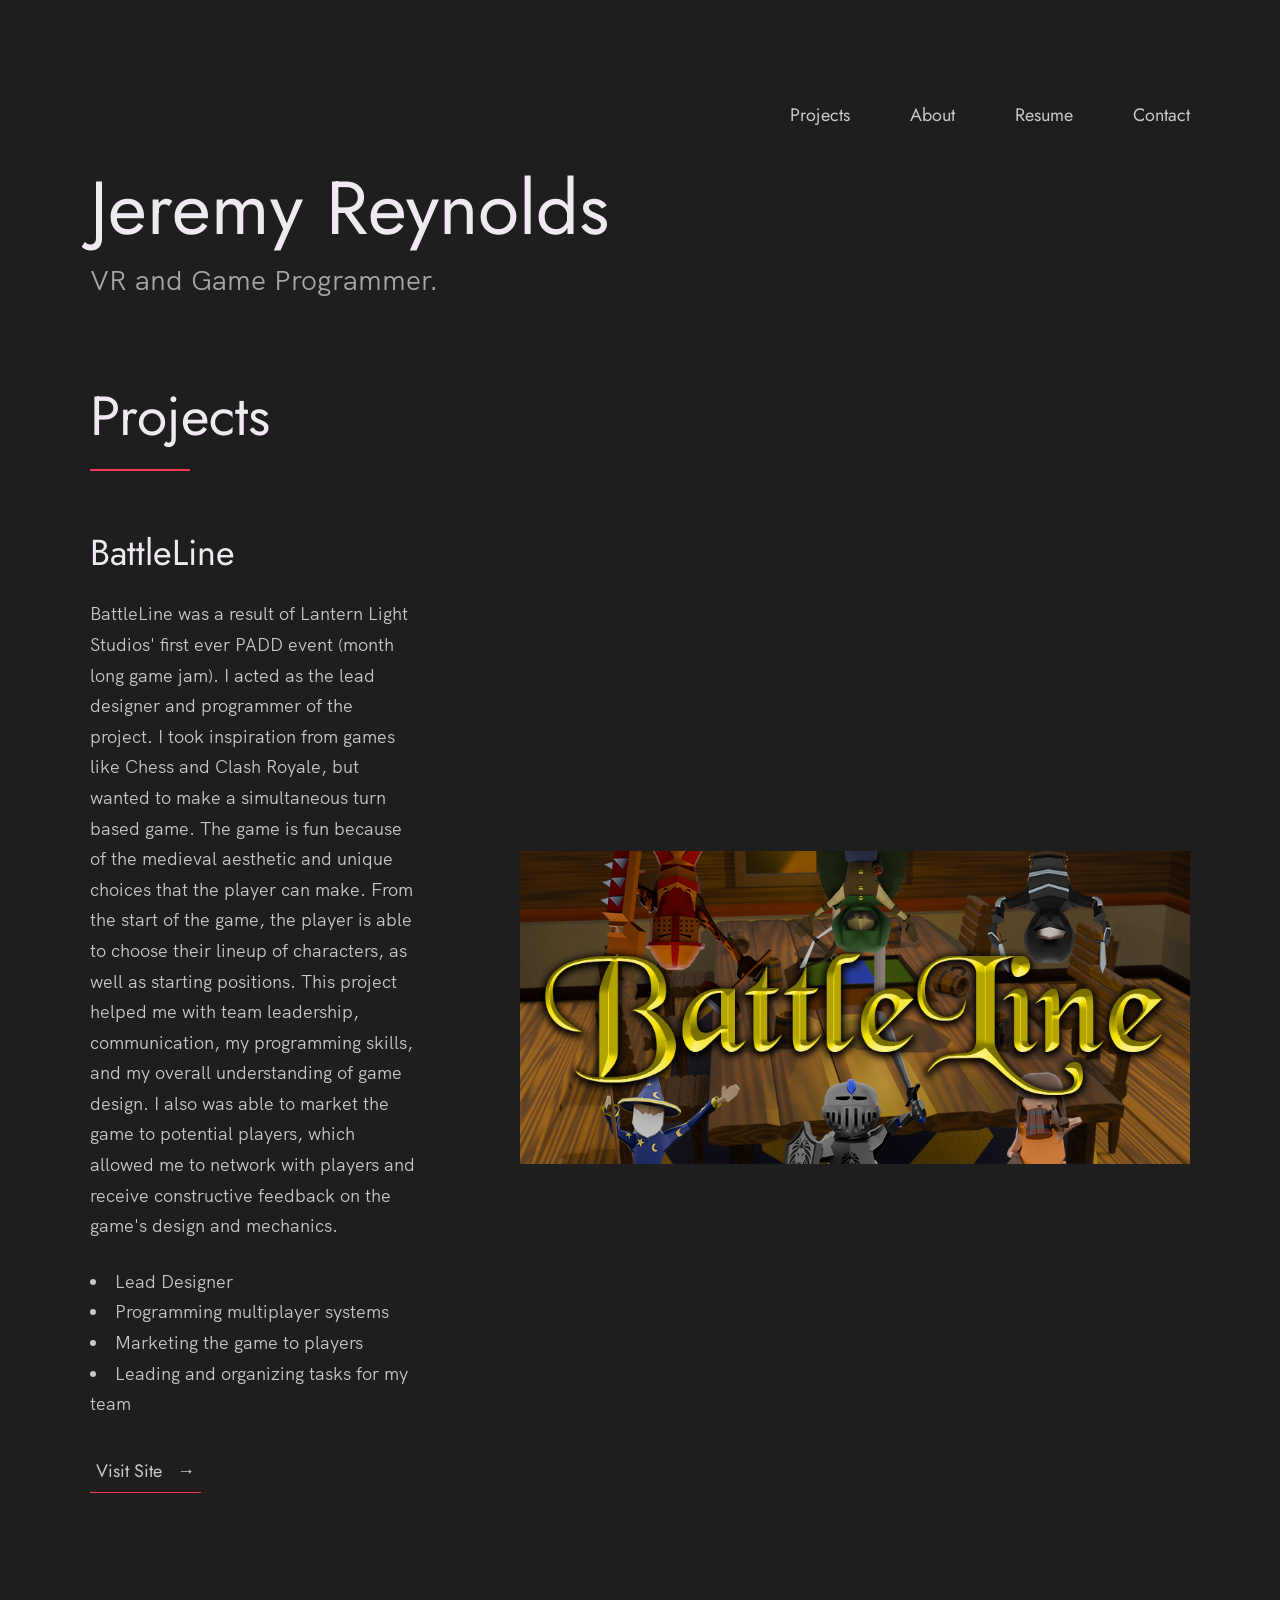
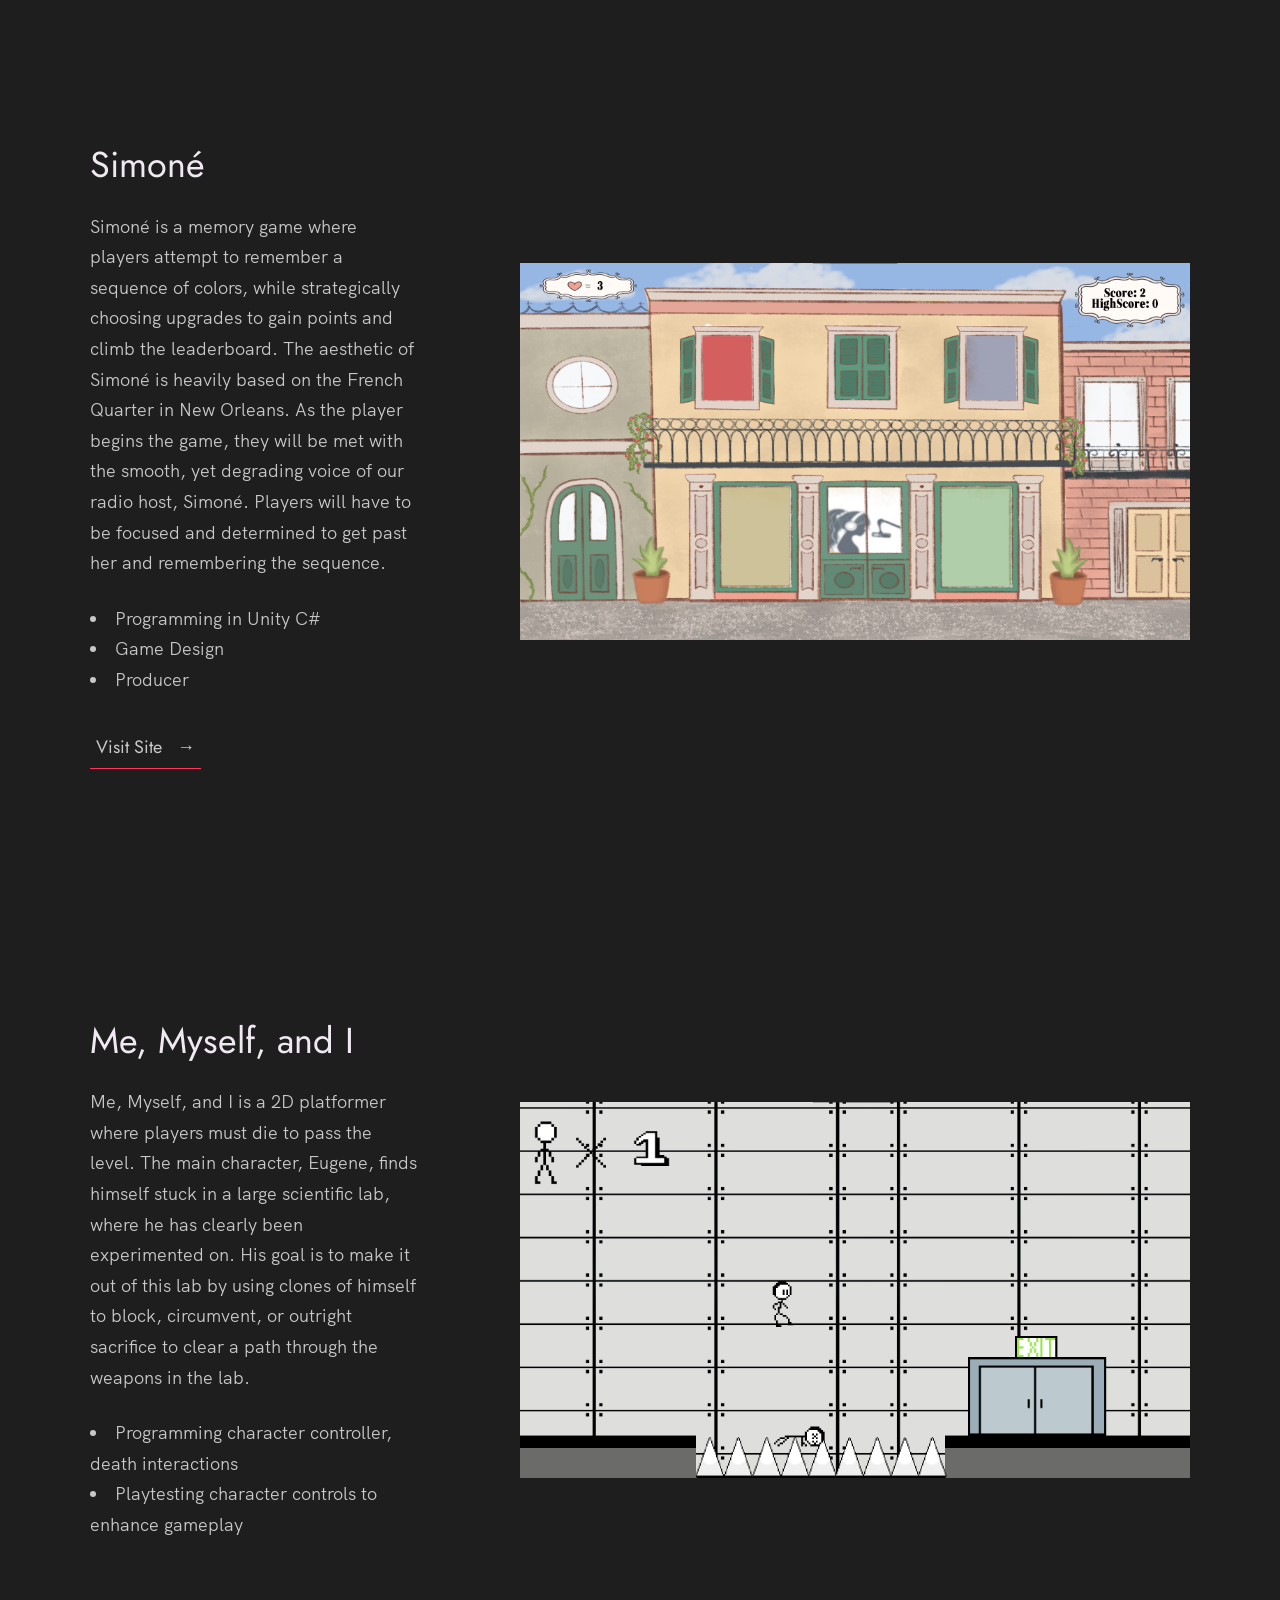
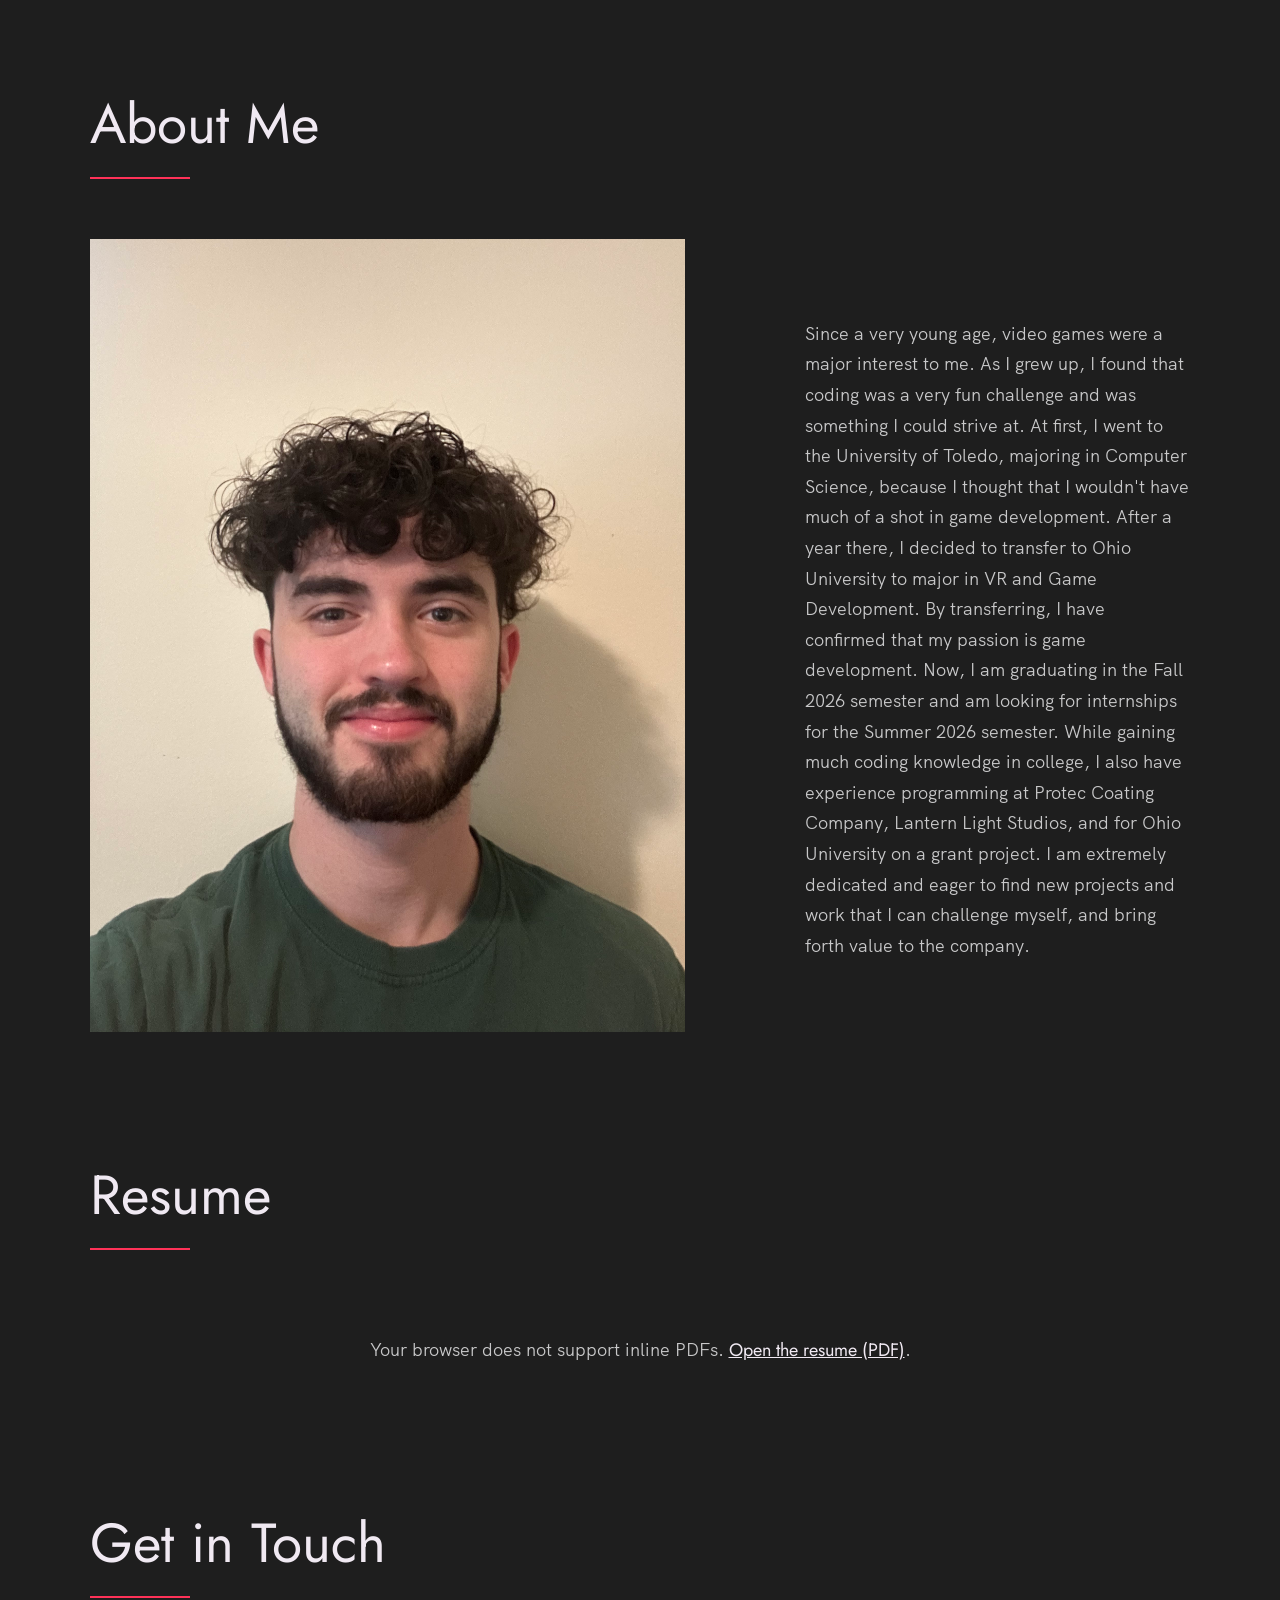
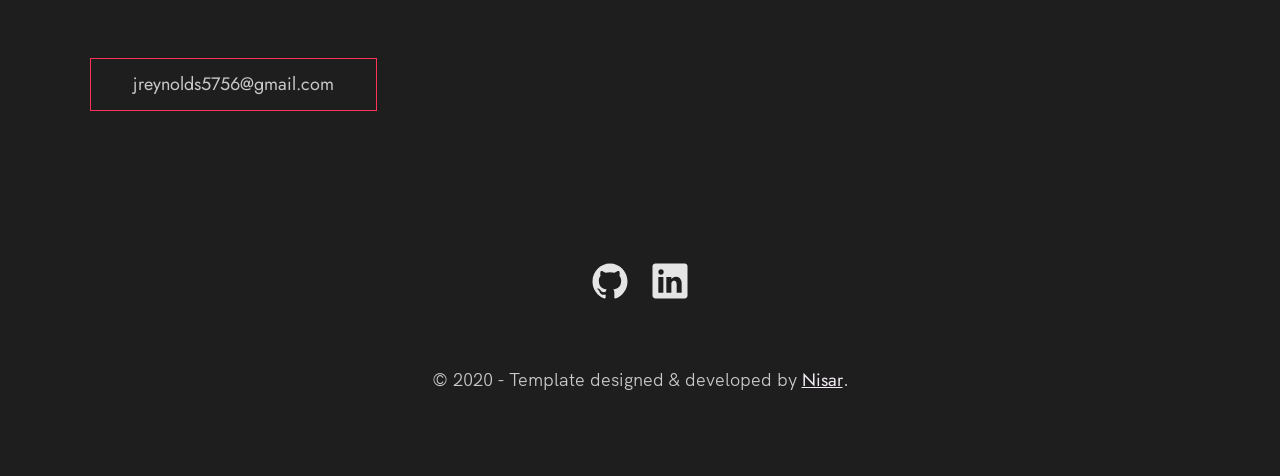
==== index.html @ 93d71289 "Changed small wordings and changed Resume to a PDF" ====
<!-- 
  Hello 😊.

  This template is designed and developed by Nisar Hassan Naqvi
  for anyone to use for free or customize the way they like.

  Github Repo: https://github.com/nisarhassan12/portfolio-template/
  My Website: https://nisar.dev

  For business & inquires, contact me => syednisarhassan12@gmail.com
-->

<!--
  Follow the instructions written in comments to create your stunning portfolio
-->

<!DOCTYPE html>
<html lang="en">

<head>
  <meta charset="UTF-8" />
  <meta name="viewport" content="width=device-width, initial-scale=1.0" />
  <link rel="shortcut icon" type="image/png" href="./images/jImage.jpg" />

  <!-- Put your site title here comment-->
  <title>
    Jeremy Reynolds | Game Developer & Designer
  </title>

  <meta name="description" content="Add small description of yourslef.">
  <!-- Add some coding keywords below, Ex: (React, CSS etc) --> 
  <meta name="keywords" content="Put your name, skills and some coding keywords" />
  <link rel="stylesheet" href="index.css" />
</head>

<body>

  <!-- ***** Header ***** -->

  <header class="header" role="banner" id="top">
    <div class="row">
      <nav class="nav" role="navigation">
        <ul class="nav__items">
          <li class="nav__item"><a href="#work" class="nav__link">Projects</a></li>
          <li class="nav__item">
            <a href="#about" class="nav__link">About</a>
          </li>
          <li class="nav__item">
            <a href="#resume" class="nav__link">Resume</a>
          </li>
          <li class="nav__item">
            <a href="#contact" class="nav__link">Contact</a>
          </li>
        </ul>
      </nav>
    </div>
    <div class="header__text-box row">
      <div class="header__text">
        <h1 class="heading-primary">
          <!-- Replace the following name with your name -->
          <span>Jeremy Reynolds</span>
        </h1>
        <!-- Put a small paragraph about yourself-->
        <p>VR and Game Programmer.</p>
        <!--<a href="#contact" class="btn btn--pink">Get in touch</a>-->
      </div>
    </div>
  </header>

  <main role="main">

    <!-- ***** Work ***** -->

    <section class="work" id="work">
      <div class="row">
        <h2>Projects</h2>
        <div class="work__boxes">

          <!-- Each div with the work__box class is a project. -->

          <!-- BattleLine -->
          <div class="work__box">
            <div class="work__text">
              <h3>BattleLine</h3>
              <p>
                BattleLine was a result of Lantern Light Studios' first ever PADD event (month long game jam). 
                I acted as the lead designer and programmer of the project.
                I took inspiration from games like Chess and Clash Royale, but wanted to make a simultaneous turn based game.
                The game is fun because of the medieval aesthetic and unique choices that the player can make.
                From the start of the game, the player is able to choose their lineup of characters, as well as starting positions.
                This project helped me with team leadership, communication, my programming skills, and my overall understanding of game design.
                I also was able to market the game to potential players, which allowed me to network with players and receive constructive feedback on the game's design and mechanics.
              </p>
              <ul class="work__list">
                <li>Lead Designer</li>
                <li>Programming multiplayer systems</li>
                <li>Marketing the game to players</li>
                <li>Leading and organizing tasks for my team</li>
              </ul>

              <div class="work__links">
                <a href="https://store.steampowered.com/app/4089340/BattleLine/" target="_blank" class="link__text">
                  Visit Site <span>&rarr;</span>
                </a>
              </div>
            </div>
            <div class="work__image-box">
              <img src="./images/library_header.png" class="work__image" alt="Project 1" />
            </div>
          </div>

          <!-- Simoné -->
          <div class="work__box">
            <div class="work__text">
              <h3>Simoné</h3>
              <p>
                Simoné is a memory game where players attempt to remember a sequence of colors, while strategically choosing upgrades to gain points and climb the leaderboard. 
                The aesthetic of Simoné is heavily based on the French Quarter in New Orleans. 
                As the player begins the game, they will be met with the smooth, yet degrading voice of our radio host, Simoné. 
                Players will have to be focused and determined to get past her and remembering the sequence.
              </p>
              <ul class="work__list">
                <li>Programming in Unity C#</li>
                <li>Game Design</li>
                <li>Producer</li>
              </ul>

              <div class="work__links">
                <a href="https://dudzdude668.itch.io/simone" class="link__text">
                  Visit Site <span>&rarr;</span>
                </a>
              </div>
            </div>
            <div class="work__image-box">
              <img src="./images/Simone.png" class="work__image" alt="Project 1" />
            </div>
          </div>

          <!-- Me, Myself, and I -->
          <div class="work__box">
            <div class="work__text">
              <h3>Me, Myself, and I</h3>
              <p>
                Me, Myself, and I is a 2D platformer where players must die to pass the level.
                The main character, Eugene, finds himself stuck in a large scientific lab, where he has clearly been experimented on.
                His goal is to make it out of this lab by using clones of himself to block, circumvent, or outright sacrifice to clear a path through the weapons in the lab.
              </p>
              <ul class="work__list">
                <li>Programming character controller, death interactions</li>
                <li>Playtesting character controls to enhance gameplay</li>
              </ul>

              <!-- <div class="work__links">
                <a href="https://j-reyn.itch.io/golden-striker" class="link__text">
                  Visit Site <span>&rarr;</span>
                </a> 
              </div> -->
            </div>
            <div class="work__image-box">
              <img src="./images/Eugene.png" class="work__image" alt="Project 1" />
            </div>
          </div>

          <!-- PORTS Sim --> <!--
          <div class="work__box">
            <div class="work__text">
              <h3>Golden Striker</h3>
              <p>
                Created in just 3 days, Golden Striker was a result of a game jam. I wanted to challenge myself to work on this project alone, so I ventured into new territory.
                I created the art, and programmed the entire game, while finding SFX from free sound websites. This project was a great challenge for me because I had never worked in art before. 
                It gave me a much better understanding of how to create 2d art, and a good opportunity to hone my programming skills. Now, I am continuing to add features and polish the game. 
              </p>
              <ul class="work__list">
                <li>My own game design</li>
                <li>Programmed the entire project</li>
                <li>First time making 2d art. Utilized Aseprite</li>
              </ul>

              <div class="work__links">
                <a href="https://j-reyn.itch.io/golden-striker" class="link__text">
                  Visit Site <span>&rarr;</span>
                </a>
                <a href="https://github.com/Jreyn17/Golden-Striker">
                  <img src="./images/github.svg" class="work__code" title="View Source Code" alt="GitHub">
                </a>
              </div>
            </div>
            <div class="work__image-box">
              <img src="./images/GoldenStriker.png" class="work__image" alt="Project 1" />
            </div>
          </div>

          <!-- Redhouse VR --> <!--
          <div class="work__box">
            <div class="work__text">
              <h3>Golden Striker</h3>
              <p>
                Created in just 3 days, Golden Striker was a result of a game jam. I wanted to challenge myself to work on this project alone, so I ventured into new territory.
                I created the art, and programmed the entire game, while finding SFX from free sound websites. This project was a great challenge for me because I had never worked in art before. 
                It gave me a much better understanding of how to create 2d art, and a good opportunity to hone my programming skills. Now, I am continuing to add features and polish the game. 
              </p>
              <ul class="work__list">
                <li>My own game design</li>
                <li>Programmed the entire project</li>
                <li>First time making 2d art. Utilized Aseprite</li>
              </ul>

              <div class="work__links">
                <a href="https://j-reyn.itch.io/golden-striker" class="link__text">
                  Visit Site <span>&rarr;</span>
                </a>
                <a href="https://github.com/Jreyn17/Golden-Striker">
                  <img src="./images/github.svg" class="work__code" title="View Source Code" alt="GitHub">
                </a>
              </div>
            </div>
            <div class="work__image-box">
              <img src="./images/GoldenStriker.png" class="work__image" alt="Project 1" />
            </div>
          </div> -->

        </div>
      </div>
    </section>

    <!-- ***** About ***** -->

    <section class="about" id="about">
      <div class="row">
        <h2>About Me</h2>
        <div class="about__content">
          <div class="about__text">
            <!-- Replace the below paragraph with info about yourself -->
            <p>
              Since a very young age, video games were a major interest to me. As I grew up, I found that coding was a very fun challenge and was something I could strive at. 
              At first, I went to the University of Toledo, majoring in Computer Science, because I thought that I wouldn't have much of a shot in game development. After a year
              there, I decided to transfer to Ohio University to major in VR and Game Development. By transferring, I have confirmed that my passion is game development. 

              Now, I am graduating in the Fall 2026 semester and am looking for internships for the Summer 2026 semester. While gaining much coding knowledge in college, 
              I also have experience programming at Protec Coating Company, Lantern Light Studios, and for Ohio University on a grant project. 

              I am extremely dedicated and eager to find new projects and work that I can challenge myself, and bring forth value to the company.
            </p>
            <!-- Provide a link to your resume --> <!--
            <a href="https://docs.google.com/document/d/1N4He9bqjxMaB5Ki9Jo7_qs-HN3FQEKe_m5SDJeJ56EU/edit?usp=sharing" class="btn">My Resume</a> -->
          </div>

          <div class="about__photo-container">
            <!-- Add a nice photo of yourself -->
            <img class="about__photo" src="./images/reynoldsJeremy.jpeg" alt="" />
          </div>
        </div>
      </div>
    </section>

  <!-- ***** Resume ***** -->

    <section class="resume" id="resume">
      <div class="row">
        <h2>Resume</h2>
        <div class="resume__content">
          <div class="resume__photo-container">
            <!-- Add resume photo -->
            <object class="resume__pdf" data="./images/ReynoldsResume.pdf" type="application/pdf" width="100%" height="600">
            <p>Your browser does not support inline PDFs. <a href="./images/ReynoldsResume.pdf" target="_blank" rel="noopener">Open the resume (PDF)</a>.</p>
            </object>
            <!--<img class="resume__photo" src="./images/ReynoldsResume.png" alt="" />-->
          </div>
        </div>
      </div>
    </section>
  </main>

  <!-- ***** Contact ***** -->

  <section class="contact" id="contact">
    <div class="row">
      <h2>Get in Touch</h2>
      <div class="contact__info">
        <p>
          
        </p>
        <!-- Replace the email with yours -->
        <a href="mailto:jreynolds5756@gmail.com" class="btn">jreynolds5756@gmail.com</a>
      </div>
    </div>
  </section>

  <!-- ***** Footer ***** -->

  <footer role="contentinfo" class="footer">
    <div class="row">
      <!-- Update the links to point to your accounts -->
      <ul class="footer__social-links">
        <li class="footer__social-link-item">
          <a href="https://github.com/Jreyn17" title="Link to Github Profile">
            <img src="./images/github.svg" class="footer__social-image" alt="Github">
          </a>
        </li>
        <li class="footer__social-link-item">
          <a href="https://www.linkedin.com/in/jeremynreynolds/">
            <img src="./images/linkedin.svg" title="Link to Linkedin Profile" class="footer__social-image" alt="Linkedin">
          </a>
        </li>
      </ul>

      <!-- If you give me some credit by keeping the below paragraph, will be huge for me 😊 Thanks. -->
      <p>
        &copy; 2020 - Template designed & developed by <a href="https://nisar.dev" class="link">Nisar</a>.
      </p>
      <div class="footer__github-buttons">
        <iframe
          src="https://ghbtns.com/github-btn.html?user=nisarhassan12&repo=portfolio-template&type=watch&count=true"
          frameborder="0" scrolling="0" width="170" height="20" title="Watch Portfolio Template on GitHub">
        </iframe>
      </div>
    </div>
  </footer>

  <a href="#top" class="back-to-top" title="Back to Top">
    <img src="./images/arrow-up.svg" alt="Back to Top" class="back-to-top__image"/>
  </a>
  <script src="./index.js"></script>
</body>

</html>
---- index.css ----
/* --------------------------------------- */
/* ----- Basic Setup ----- */
/* --------------------------------------- */

@font-face {
    font-family: 'Hk Grotesk';
    font-style: normal;
    font-weight: 400;
    src: url('./fonts/HKGrotesk-Regular.woff') format('woff');
}

@font-face {
    font-family: 'Jost';
    font-style: normal;
    font-weight: 400;
    src: url('./fonts/Jost-Regular.ttf') format('woff');
}

* {
    margin: 0;
    padding: 0;
    box-sizing: inherit;
}

:root {
    --font-size-small: 1.8rem;
    --font-size-normal: 2.2rem;
    --font-size-medium: 2.8rem;
    --font-size-medium-1: 3.6rem;
    --font-size-large: 5.5rem;
    --font-size-huge: 7.5rem;
    --font-stack: 'Hk Grotesk', sans-serif;

    --line-height-normal: 1.7;
    --line-height-small: 1.2;

    --black: #1e1e1e;
    --pink: #ff3258;
    --white: #f0e9f2;
    --white-1: #e5e5e6da;


    --container-max-width: 1180px;
    --container-normal-width: 800px;
    --container-medium-width: 700px; 
    --container-small-width: 500px;

    --gutter-huge: 12rem;
    --gutter-medium: 6rem;
    --gutter-normal: 3rem;
    --gutter-small-1: 2.5rem;
    --gutter-small: 2rem;

    --border-light: 1px solid rgb(36, 35, 35);
}

html {
    font-size: 62.5%; /* (16/10)*100 = 62.5% => 1rem = 10px */
    box-sizing: border-box;
    scroll-behavior: smooth;
}

@media(max-width: 1000px) {
    html {
        font-size: 52%;
    }
}

body {
    font-size: var(--font-size-small);
    font-family: var(--font-stack);
    font-weight: 400;
    color: var(--white-1);
    line-height: var(--line-height-normal);
    background: var(--black);
    overflow-x: hidden;
}

.row {
    max-width: var(--container-max-width);
    margin: 0 auto;
}

@media(max-width: 1340px) {
    .row {
        max-width: 1100px;
    }
}

@media(max-width: 1240px) {
    .row {
        padding: 0 var(--gutter-medium);
    }
}

@media(max-width: 600px) {
    .row {
        padding: 0 var(--gutter-normal);
    }
}

@media(max-width: 600px) {
    .row {
        padding: 0 var(--gutter-small);
    }
}

section {
    padding: 6rem 0;
}

img {
    object-fit: contain;
    max-width: 100%;
}

/* --------------------------------------- */
/* ----- Headlines and Paragraphs ----- */
/* --------------------------------------- */

h1,
h2,
h3 {
    font-family: 'Jost', sans-serif;
    font-weight: 400;
    line-height: var(--line-height-small);
    color: var(--white);
}

.heading-primary {
    line-height: 1;
    font-size: var(--font-size-huge);
    font-weight: 400;
}

@media(max-width: 900px) {
    .heading-primary {
        font-size: 6.5rem;
    }
}

h2 {
    font-size: var(--font-size-large);
    margin-bottom: var(--gutter-medium);
}

h2::after {
    content: '';
    display: block;
    height: 2px;
    width: 10rem;
    background: var(--pink);
    margin: var(--gutter-small) 0;
}

h3 {
    font-size: var(--font-size-medium-1);
    margin-bottom: var(--gutter-small);
}

@media(max-width: 500px) {
    .heading-primary {
        font-size: var(--font-size-large);
    }

    h2 {
        font-size: var(--font-size-medium-1);
    }

    h3 {
        font-size: var(--font-size-medium);
    }
}

p {
    margin: var(--gutter-small-1) 0;
}

@media(max-width: 900px) {
    p { 
        max-width: var(--container-small-width);
    }
}

/* --------------------------------------- */
/* ----- Buttons and Links ----- */
/* --------------------------------------- */

a {
    color: var(--white);
    font-weight: 400;
    font-family: 'Jost', sans-serif;
    transition: all .2s;
    outline: 2px solid transparent;
}

::-moz-focus-inner {
    border: 0;
}

button:focus,
a:focus {
    outline: 2px solid var(--pink);
}

body:not(.user-is-tabbing) button:focus,
body:not(.user-is-tabbing) a:focus {
    outline: none;
}

.link:hover {
    color: var(--pink);
}

.btn {
    position: relative;
    display: inline-block;
    padding: 1rem 4.2rem;
    text-decoration: none;
    color: inherit;
    border: 1px solid  var(--pink);
    font-weight: 400;
}

.btn:focus {
    outline: none;
}

.btn::after {
    content: '';
    display: block;
    position: absolute;
    top: 0;
    left: 0;
    right: 100%;
    background: var(--white);
    height: 100%;
    z-index: -1;
    transition: all 0.2s cubic-bezier(1, 0.68, 0.16, 0.9);
}

.btn:hover::after,
.btn:focus::after {
    right: 0;
    background: var(--pink);
}

.btn--pink {
    background: var(--pink);
    transition: all 0.2s;
}

.btn--pink::after {
    display: none;
}

.btn--pink:hover,
.btn--pink:focus {
    background: transparent;
}

.link__text {
    position: relative;
    display: inline-block;
    padding: .6rem;
    color: inherit;
    text-decoration: none;
    border-bottom: 1px solid var(--pink);
}

.link__text::after {
    content: '';
    display: block;
    position: absolute;
    top: 0;
    left: 0;
    right: 100%;
    background: var(--white);
    height: 100%;
    z-index: -1;
    transition: all 0.2s cubic-bezier(1, 0.68, 0.16, 0.9);
}

.link__text:focus {
    outline: none;
}

.link__text:hover::after,
.link__text:focus:after {
    right: 0;
    background: var(--pink);
}

.link__text span {
    padding-left: 1rem;
    font-family: sans-serif;
}

/* ----- Back to Top ----- */

.back-to-top {
    position: fixed;
    bottom: 4rem;
    right: 4rem;
    display: flex;
    justify-content: center;
    align-items: center;
    height: 5.5rem;
    width: 5.5rem;
    background-color: var(--pink);
    border-radius: 50%;
    z-index: 10;
    visibility: hidden;
    transition: all .4s;
}

.back-to-top__image {
    height: 70%;
}

@media(max-width: 900px) {
    .back-to-top {
        right: 2rem;
    }
}

@media(max-width: 500px) {
    .back-to-top {
        right: 1rem;
    }
}

/* --------------------------------------- */
/* ----- Navigation ----- */
/* --------------------------------------- */

.nav {
    display: flex;
    justify-content: flex-end;
    padding: var(--gutter-normal) 0;
}

.nav__items {
    display: flex;
    list-style: none;
}

.nav__item:not(:last-child) {
    margin-right: var(--gutter-medium);
}

@media(max-width: 500px) {
    .nav {
        justify-content: center;
    }
}

@media(max-width: 400px) {
    .nav__item:not(:last-child) {
        margin-right: var(--gutter-normal);
    }
}

@media(max-width: 300px) {
    .nav {
        font-size: var(--font-size-small);
    }
}

.nav__link {
    position: relative;
    display: inline-block;
    padding: 1rem 0;
    text-decoration: none;
    color: inherit;
    transition: all .2s;
}

.nav__link::after {
    content: '';
    position: absolute;
    bottom: 0;
    left: 0;
    right: 100%;
    display: inline-block;
    height: 1rem;
    background: var(--white);
    transition: all 0.25s cubic-bezier(1, 0.68, 0.16, 0.9);
}

.nav__link:hover {
    color: var(--pink);
}

.nav__link:hover::after {
    right: 0;
    height: 2px;
    background: var(--pink);
}

/* --------------------------------------- */
/* ----- Header ----- */
/* --------------------------------------- */

.header {
    height: auto;
    background: none;
    padding: 6rem 0 2rem;
}

.header__text {
    position: relative;
    top: 0;
    transform: none;
    max-width: var(--container-max-width);
    margin: 0 auto;
}

.header__text h1 {
    margin-bottom: 1rem;
}

.header__text p {
    margin: 0;
    font-size: var(--font-size-medium);
    opacity: 0.8;
}

@media(max-width: 500px) {
    .header {
        text-align: center;
    }

    .header__text p {
        transform: scale(.8);
    }
}

/* --------------------------------------- */
/* ----- Work ----- */
/* --------------------------------------- */

.work__box {
    display: flex;
    align-items: center;
}

@media(max-width: 900px) {
    .work__box {
        align-items: initial;
        flex-direction: column-reverse;
    }
}

.work__box:not(:last-child) {
    margin-bottom: 25rem;
}

@media(max-width: 500px) {
    .work__box:not(:last-child) {
        margin-bottom: 20rem;
    }
}

.work__links {
    display: flex;
    align-items: center;
}

.work__text {
    flex: 0 0 30%;
}

.work__list {
    /* list-style-type: square; */
    list-style-position: inside;
    margin-bottom: var(--gutter-normal);
}

.work__code {
    display: block;
    height: 3rem;
    margin-left: var(--gutter-normal);
    transition: all .3s;
}

.work__code:hover {
    transform: scale(1.2);
}

.work__image-box {
    margin-bottom: var(--gutter-normal);
}

@media(min-width: 901px) {
    .work__image-box {
        flex: 1;
        margin: 0 0 0 10rem;
    }
}

@media(max-width: 900px) {
    .work__code {
        height: 4rem;
    }
}

/* --------------------------------------- */
/* ----- Clients ----- */
/* --------------------------------------- */

.client__logos {
    display: flex;
    justify-content: space-between;
    filter: invert(100%) grayscale(100%) opacity(.8);
}

.client__logo {
    height: 6.5rem;
    max-width: 18rem;
}

@media(max-width: 1240px) {
    .client__logos {
        overflow-x: scroll;
        padding: var(--gutter-normal);
    }

    .client__logo:not(:last-of-type) {
        margin-right: var(--gutter-medium);
    }
}

/* --------------------------------------- */
/* ----- About ----- */
/* --------------------------------------- */

.about__content {
    display: flex;
    flex-direction: row-reverse;
    align-items: center;
}

@media(max-width: 900px) {
    .about__content {
        flex-direction: column-reverse;
        align-items: initial;
    }
}

.about__photo-container {
    margin-bottom: var(--gutter-normal);
}

@media(min-width: 901px) {
    .about__text {
        flex: 0 0 35%;
    }
    
    .about__photo-container {
        flex: 1;
        margin: 0 var(--gutter-huge) 0 0;
    }
}

/* --------------------------------------- */
/* ----- Resume ----- */
/* --------------------------------------- */

.resume__content {
    display: flex;
    justify-content: center;
}



.resume__photo-container {
    max-width: 800px;
}

.resume__photo {
    width: 100%;
    height: auto;
    border: 1px solid #444;
    border-radius: 4px;
}

/* --------------------------------------- */
/* ----- Contact ----- */
/* --------------------------------------- */

.contact__info {
    max-width: var(--container-medium-width);
}

/* --------------------------------------- */
/* ----- Footer ----- */
/* --------------------------------------- */

.footer {
    text-align: center;
    padding: var(--gutter-medium) 0 var(--gutter-normal);
}

.footer__social-links {
    display: flex;
    justify-content: center;
    padding: var(--gutter-normal) 0;
    list-style: none;
}

.footer__social-link-item:not(:last-of-type) {
    margin-right: var(--gutter-small);
}

.footer__social-image {
    height: 4rem;
}

.footer__github-buttons {
    display: flex;
    justify-content: center;
}

.footer__github-buttons iframe {
    height: 2.5rem;
    width: 84px;
    transform: translateY(3px);
}

@media(max-width: 500px) {
    .footer {
        padding: var(--gutter-medium) 0;
    } 
}
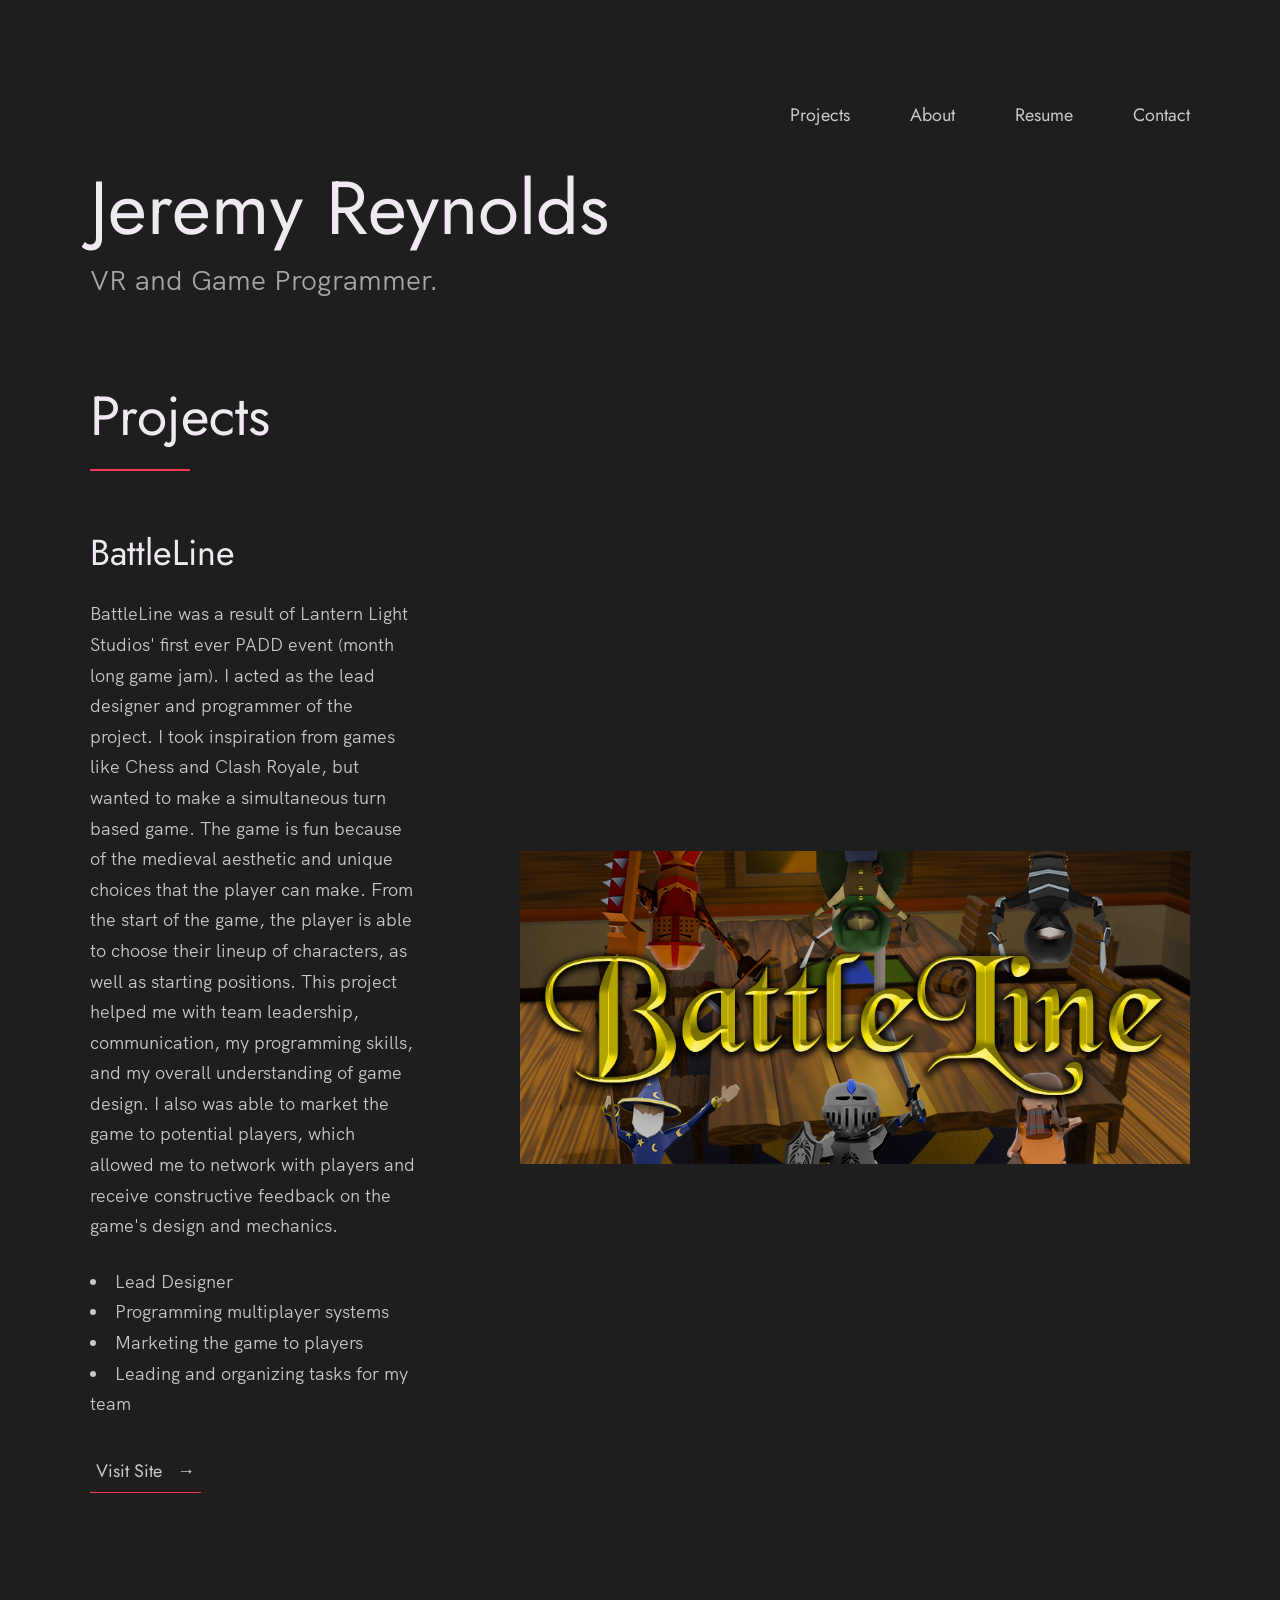
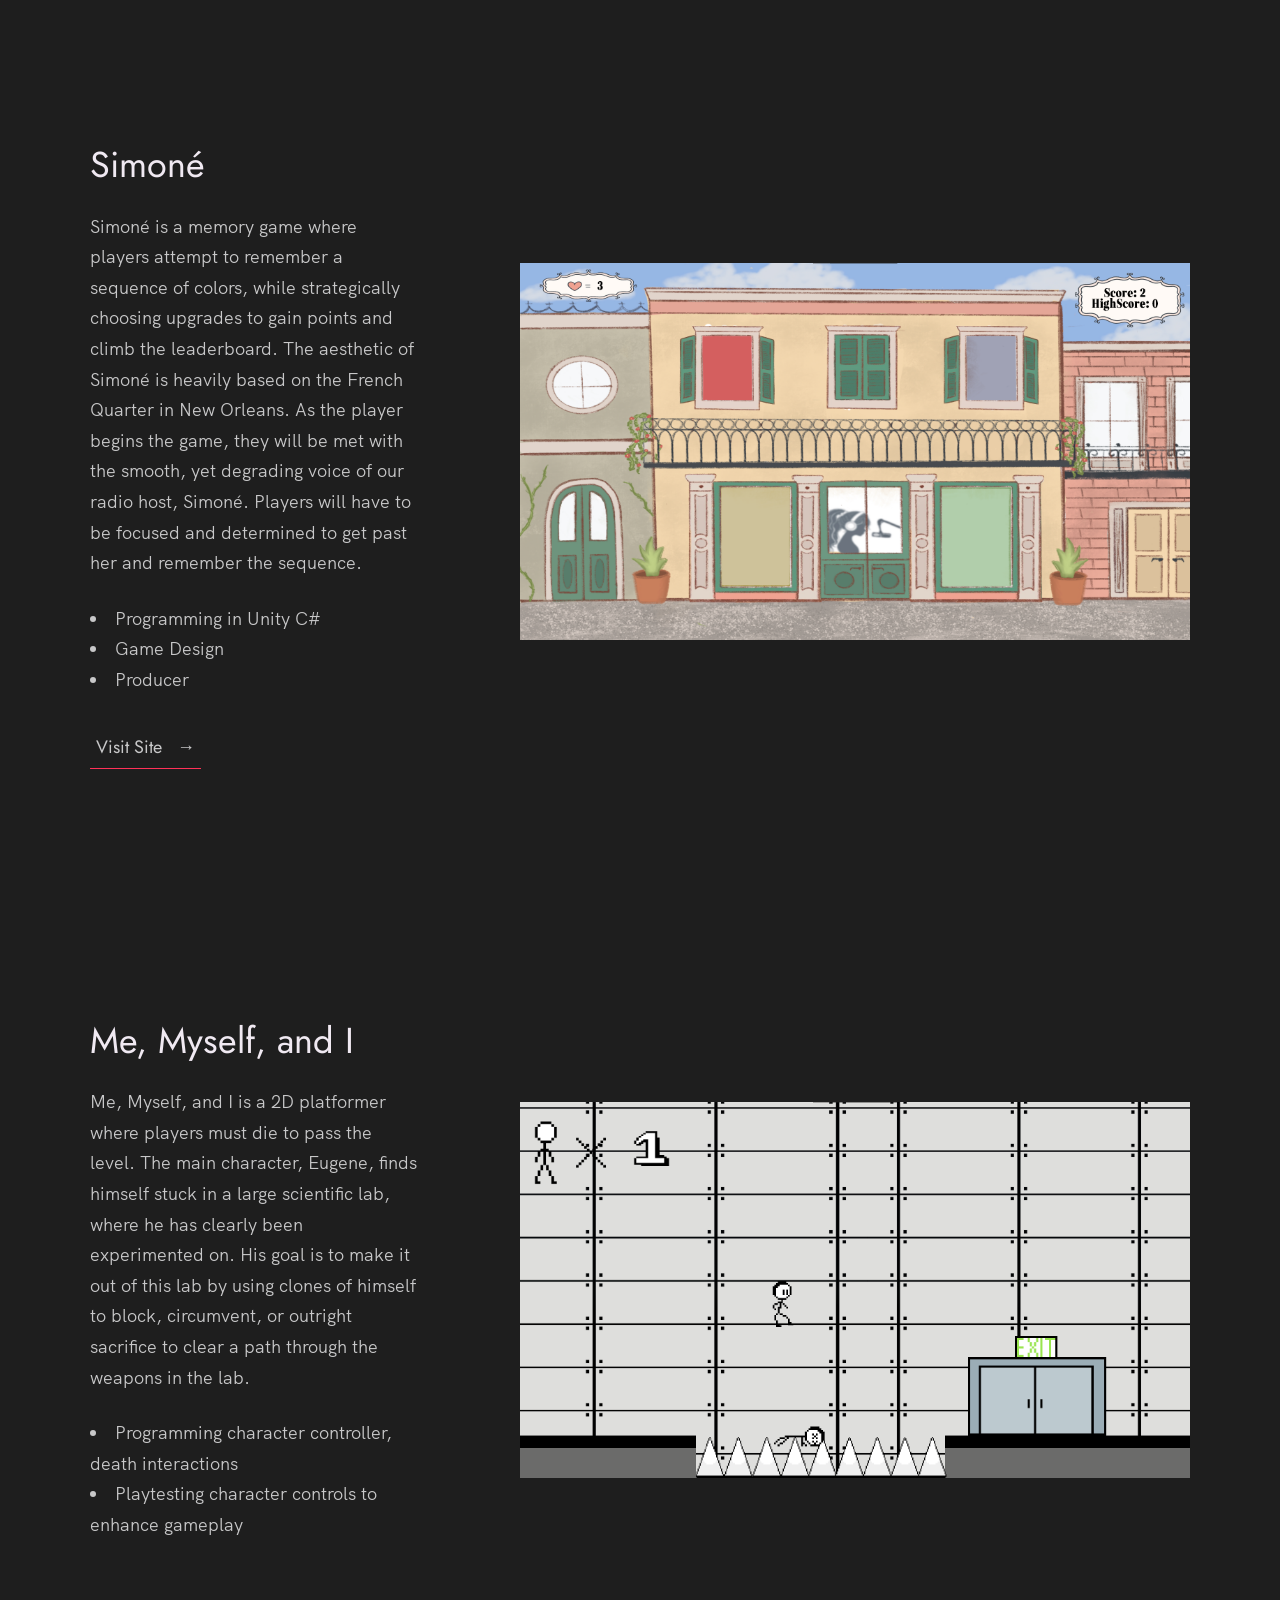
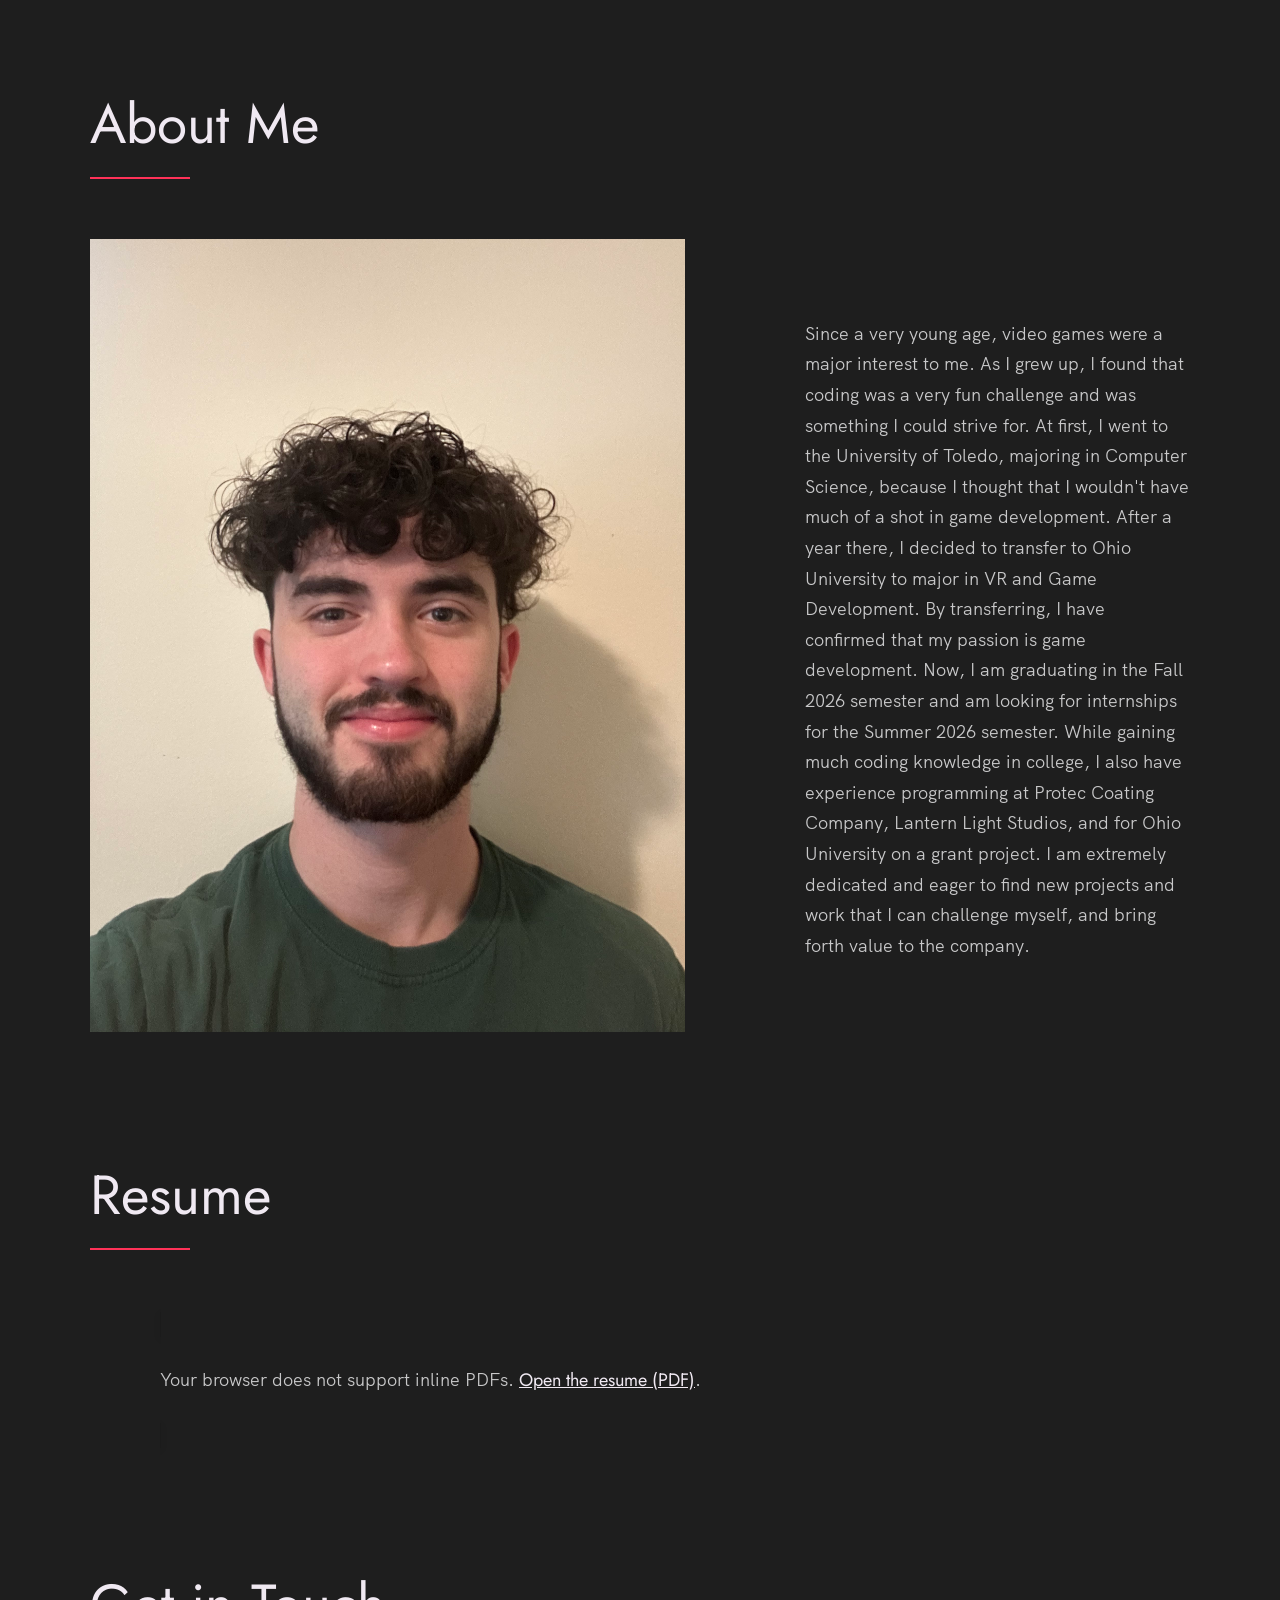
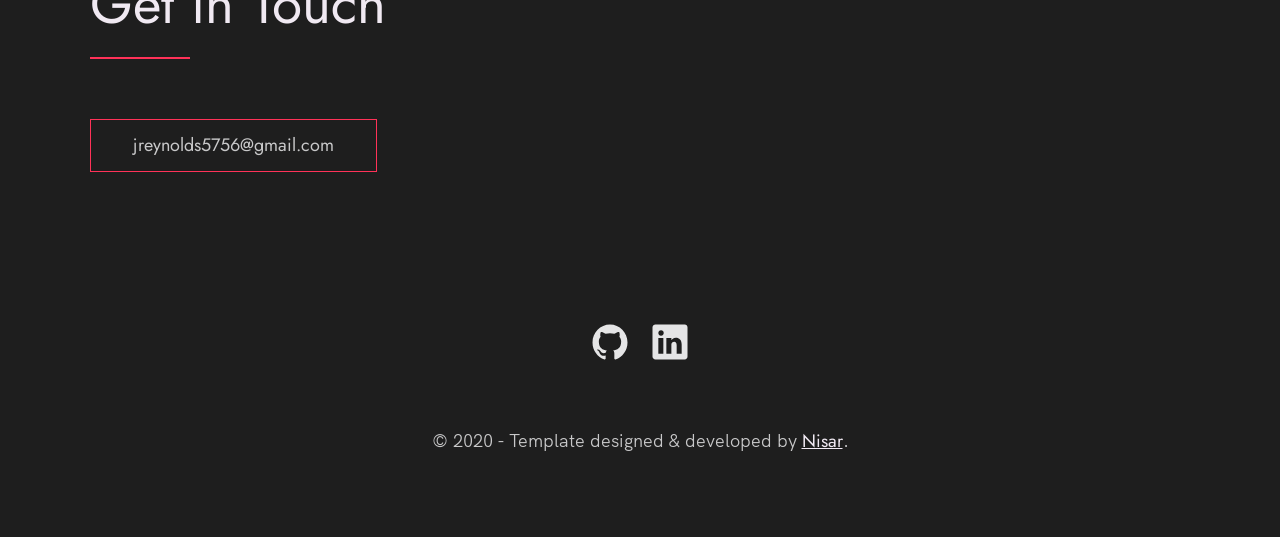
==== commit d8e68b56: "Resume PDF Size Change and more small wording changes" ====
--- a/index.html
+++ b/index.html
@@ -117,7 +117,7 @@
                 Simoné is a memory game where players attempt to remember a sequence of colors, while strategically choosing upgrades to gain points and climb the leaderboard. 
                 The aesthetic of Simoné is heavily based on the French Quarter in New Orleans. 
                 As the player begins the game, they will be met with the smooth, yet degrading voice of our radio host, Simoné. 
-                Players will have to be focused and determined to get past her and remembering the sequence.
+                Players will have to be focused and determined to get past her and remember the sequence.
               </p>
               <ul class="work__list">
                 <li>Programming in Unity C#</li>
@@ -232,7 +232,7 @@
           <div class="about__text">
             <!-- Replace the below paragraph with info about yourself -->
             <p>
-              Since a very young age, video games were a major interest to me. As I grew up, I found that coding was a very fun challenge and was something I could strive at. 
+              Since a very young age, video games were a major interest to me. As I grew up, I found that coding was a very fun challenge and was something I could strive for. 
               At first, I went to the University of Toledo, majoring in Computer Science, because I thought that I wouldn't have much of a shot in game development. After a year
               there, I decided to transfer to Ohio University to major in VR and Game Development. By transferring, I have confirmed that my passion is game development. 
 
--- a/index.css
+++ b/index.css
@@ -585,6 +585,21 @@
     border-radius: 4px;
 }
 
+.resume__photo-container {
+    width: 100%;
+    max-width: 960px;
+    margin: 0 auto;
+}
+
+.resume__pdf {
+    width: 100%;
+    height: 80vh;
+    min-height: 700px;
+    max-height: 1100px;
+    border: 1px solid rgba(0,0,0,0.08);
+    box-shadow: 0 2px 8px rgba(0,0,0,0.06);
+}
+
 /* --------------------------------------- */
 /* ----- Contact ----- */
 /* --------------------------------------- */
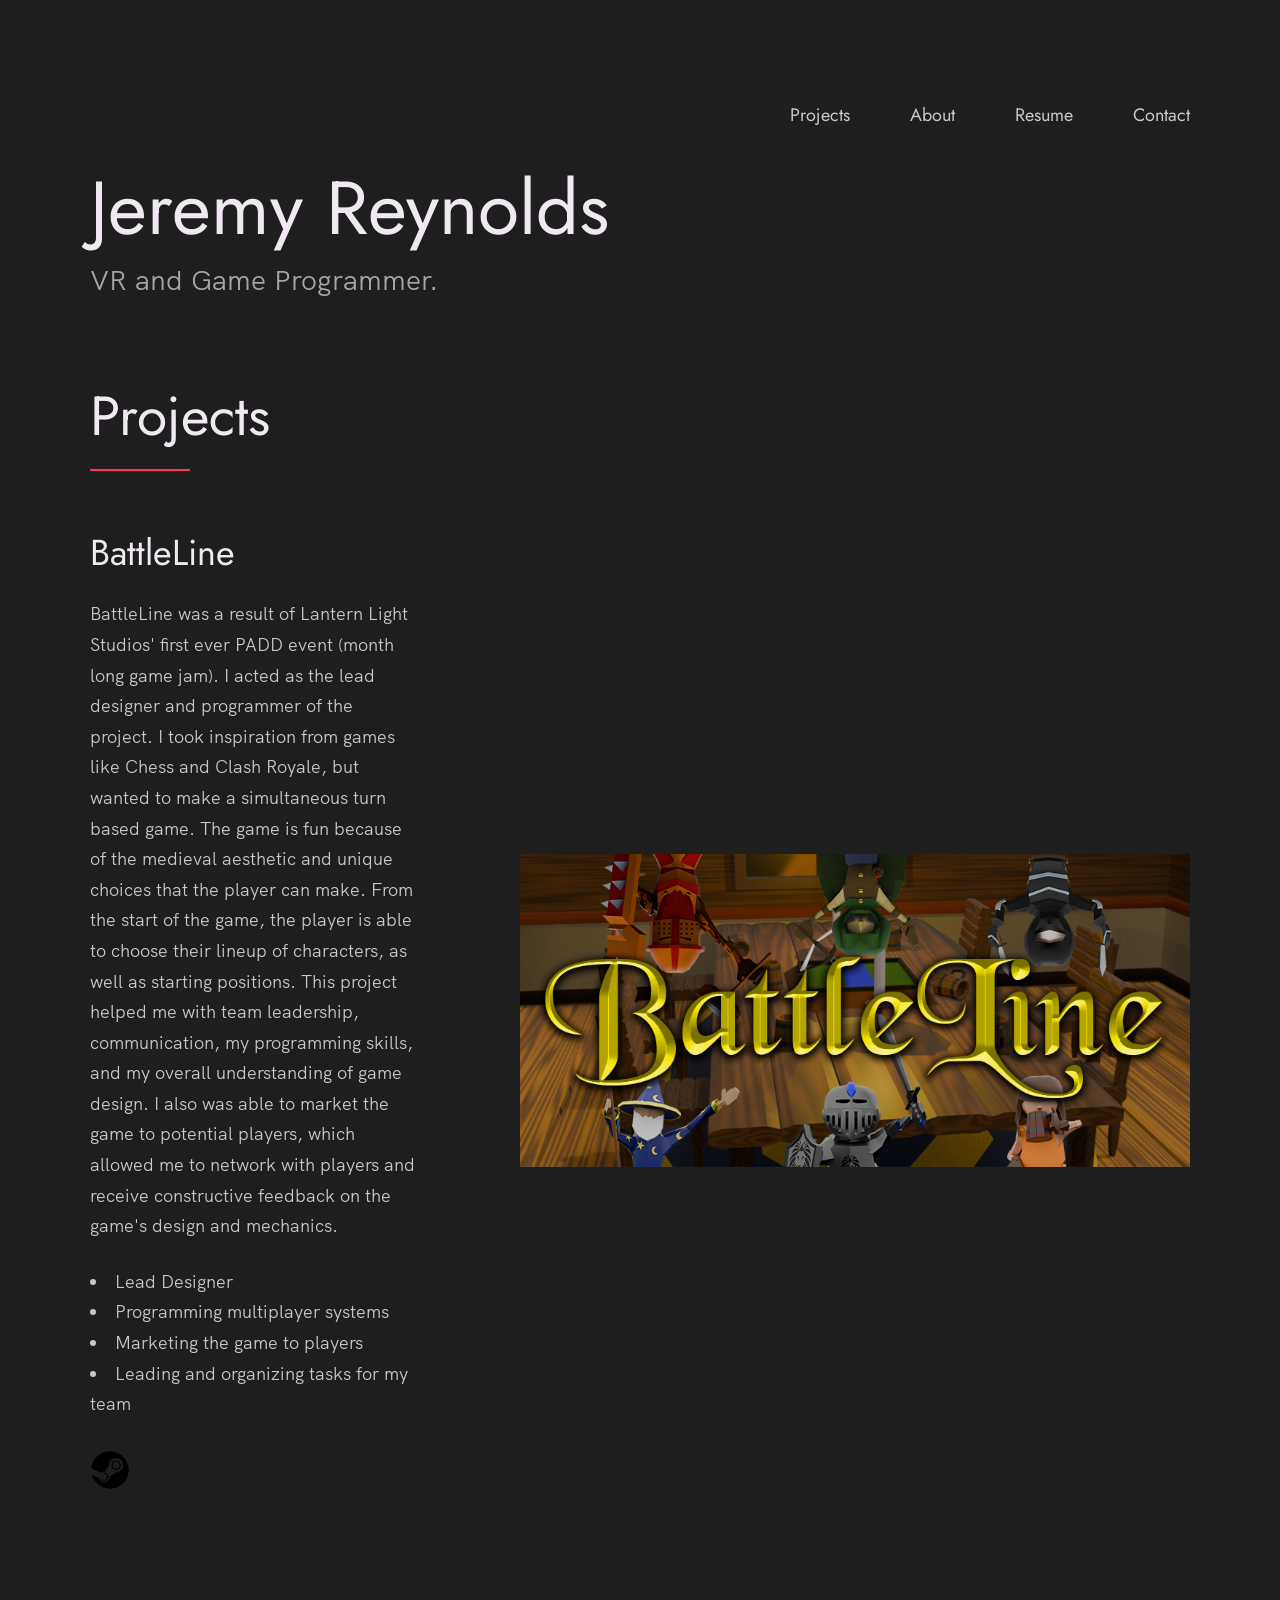
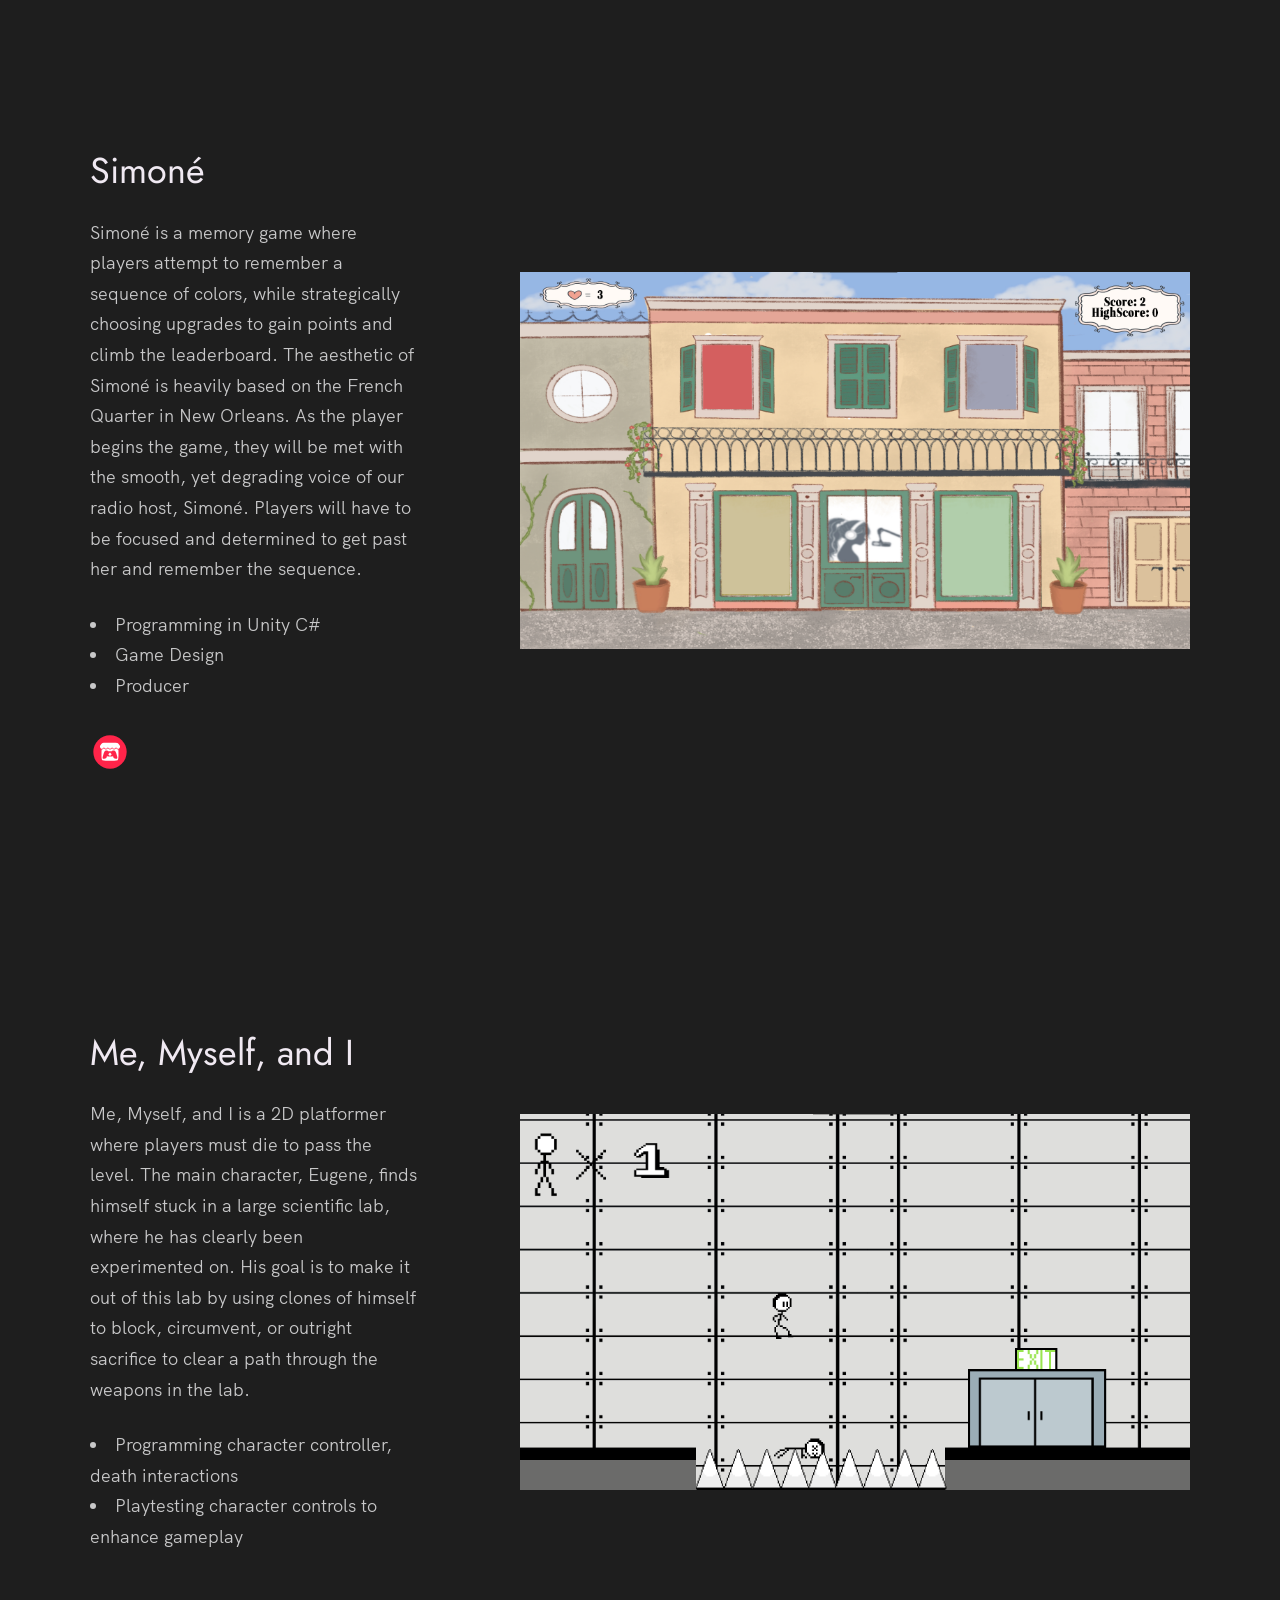
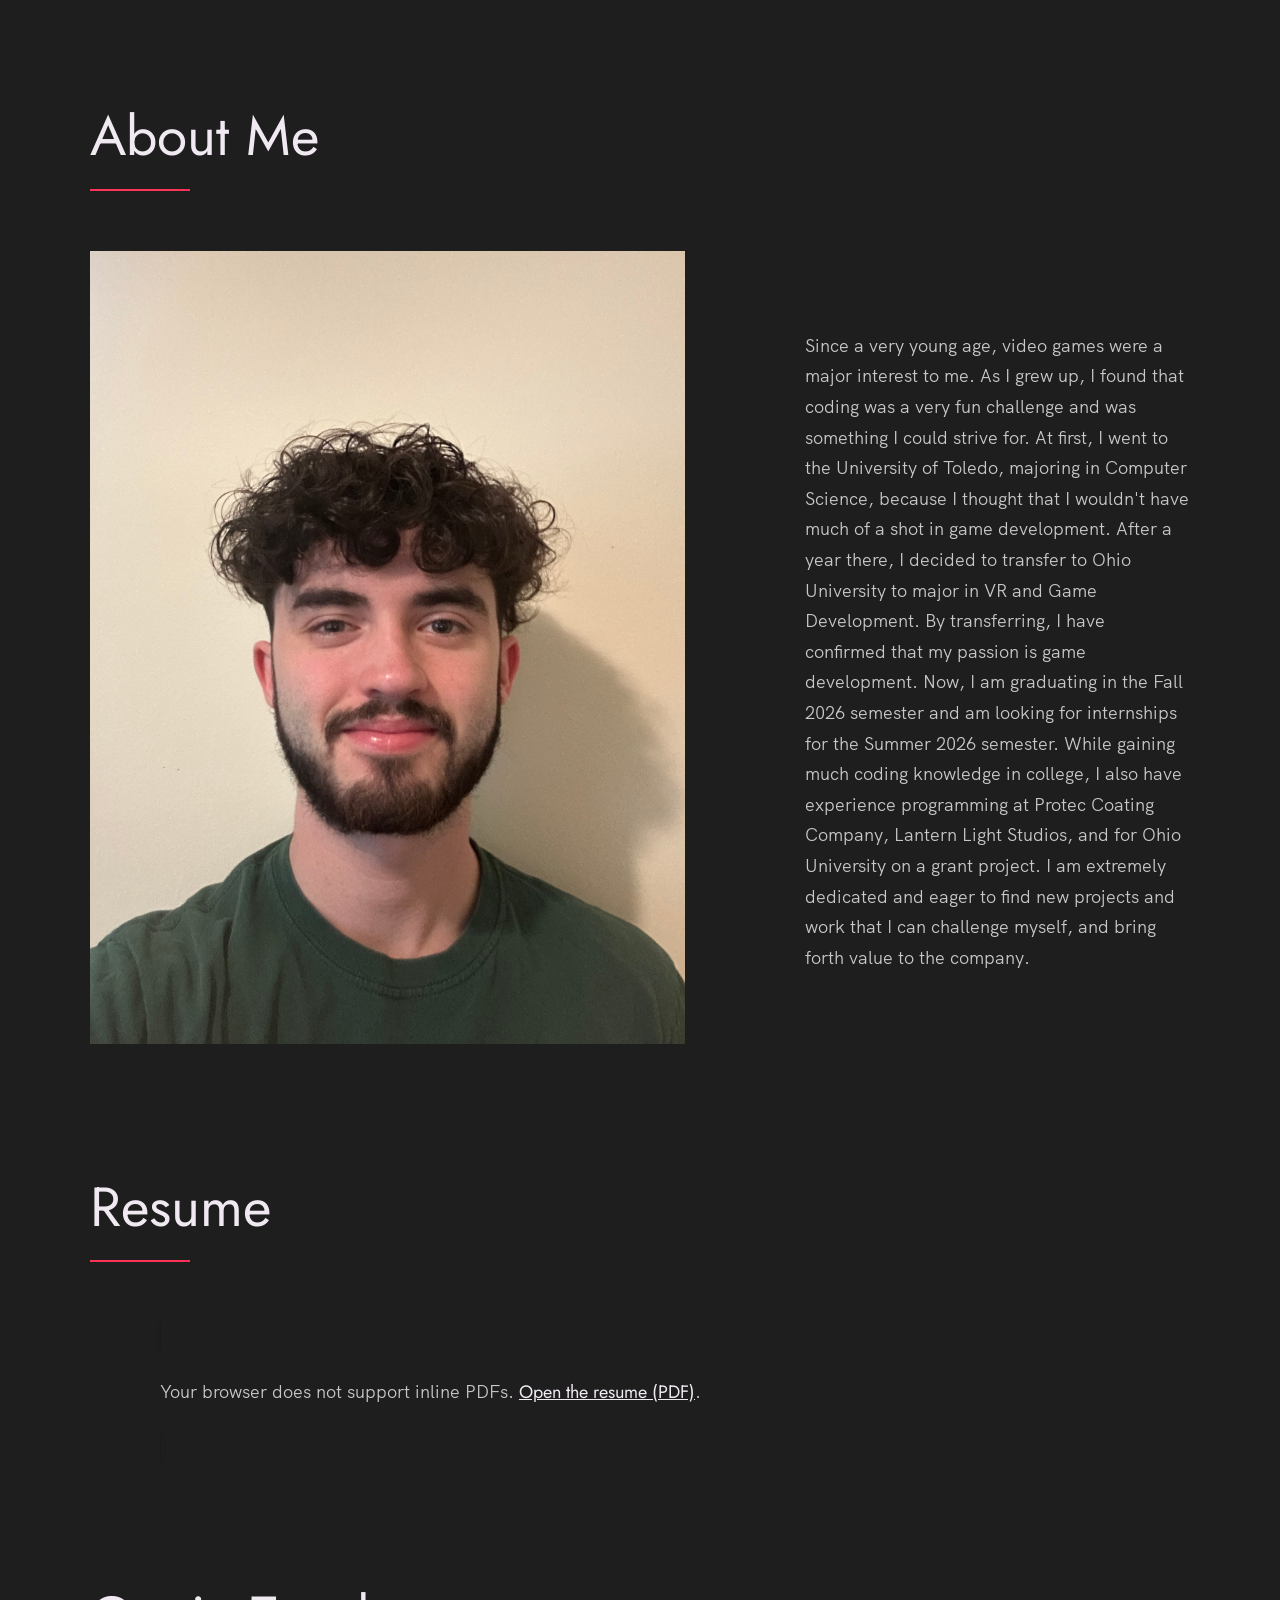
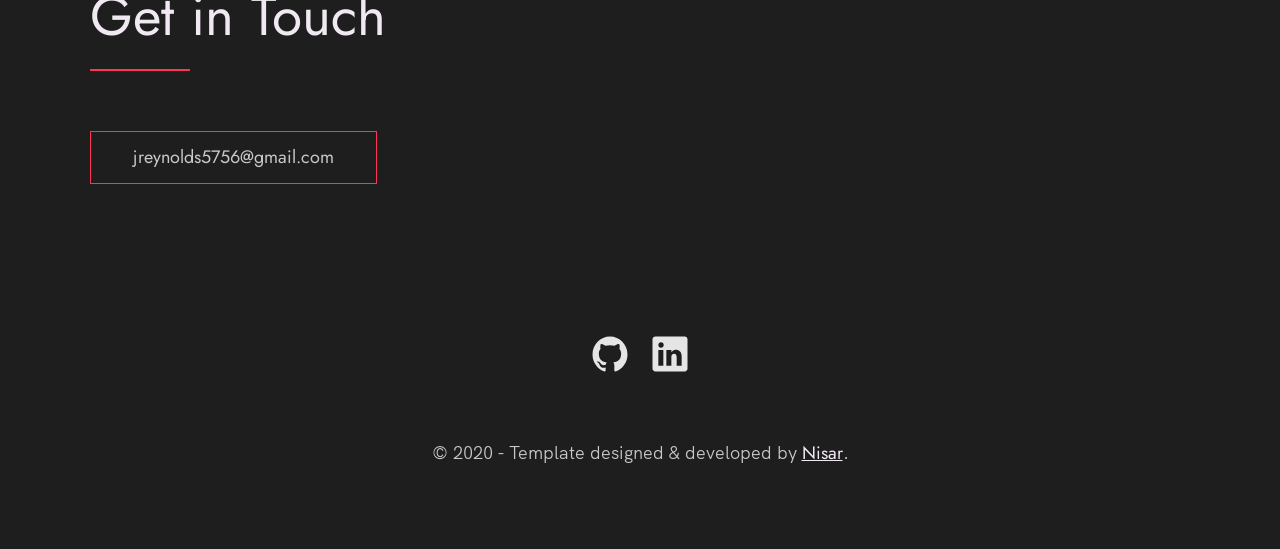
==== commit 4c58e3c4: "Added Itch and Steam svgs" ====
--- a/index.html
+++ b/index.html
@@ -62,7 +62,6 @@
         </h1>
         <!-- Put a small paragraph about yourself-->
         <p>VR and Game Programmer.</p>
-        <!--<a href="#contact" class="btn btn--pink">Get in touch</a>-->
       </div>
     </div>
   </header>
@@ -99,8 +98,8 @@
               </ul>
 
               <div class="work__links">
-                <a href="https://store.steampowered.com/app/4089340/BattleLine/" target="_blank" class="link__text">
-                  Visit Site <span>&rarr;</span>
+                <a href="https://store.steampowered.com/app/4089340/BattleLine/" title="Link to Steam Page">
+                  <img src="./images/steam.svg" class="footer__social-image" alt="Steam">
                 </a>
               </div>
             </div>
@@ -126,8 +125,8 @@
               </ul>
 
               <div class="work__links">
-                <a href="https://dudzdude668.itch.io/simone" class="link__text">
-                  Visit Site <span>&rarr;</span>
+                <a href="https://dudzdude668.itch.io/simone" title="Link to Itch Page">
+                  <img src="./images/itch.svg" class="footer__social-image" alt="Itch">
                 </a>
               </div>
             </div>
@@ -241,8 +240,6 @@
 
               I am extremely dedicated and eager to find new projects and work that I can challenge myself, and bring forth value to the company.
             </p>
-            <!-- Provide a link to your resume --> <!--
-            <a href="https://docs.google.com/document/d/1N4He9bqjxMaB5Ki9Jo7_qs-HN3FQEKe_m5SDJeJ56EU/edit?usp=sharing" class="btn">My Resume</a> -->
           </div>
 
           <div class="about__photo-container">
@@ -264,7 +261,6 @@
             <object class="resume__pdf" data="./images/ReynoldsResume.pdf" type="application/pdf" width="100%" height="600">
             <p>Your browser does not support inline PDFs. <a href="./images/ReynoldsResume.pdf" target="_blank" rel="noopener">Open the resume (PDF)</a>.</p>
             </object>
-            <!--<img class="resume__photo" src="./images/ReynoldsResume.png" alt="" />-->
           </div>
         </div>
       </div>
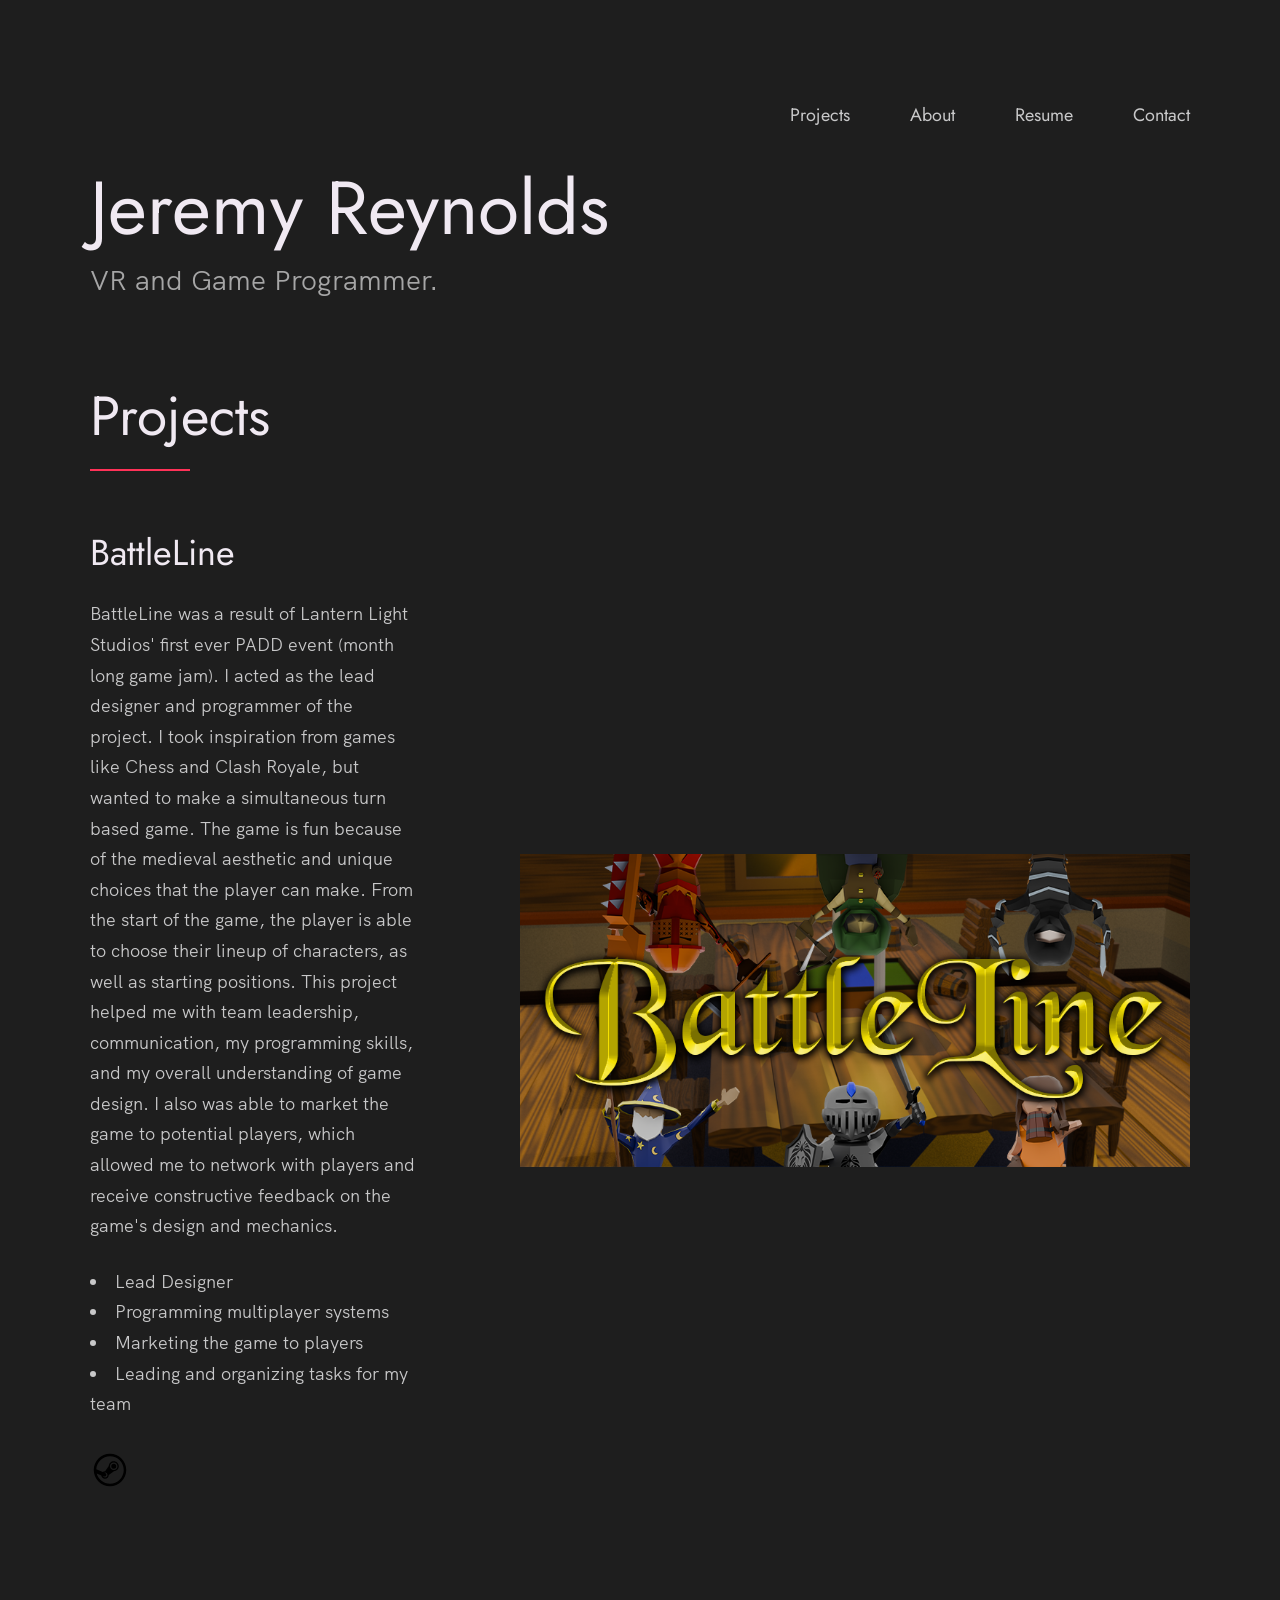
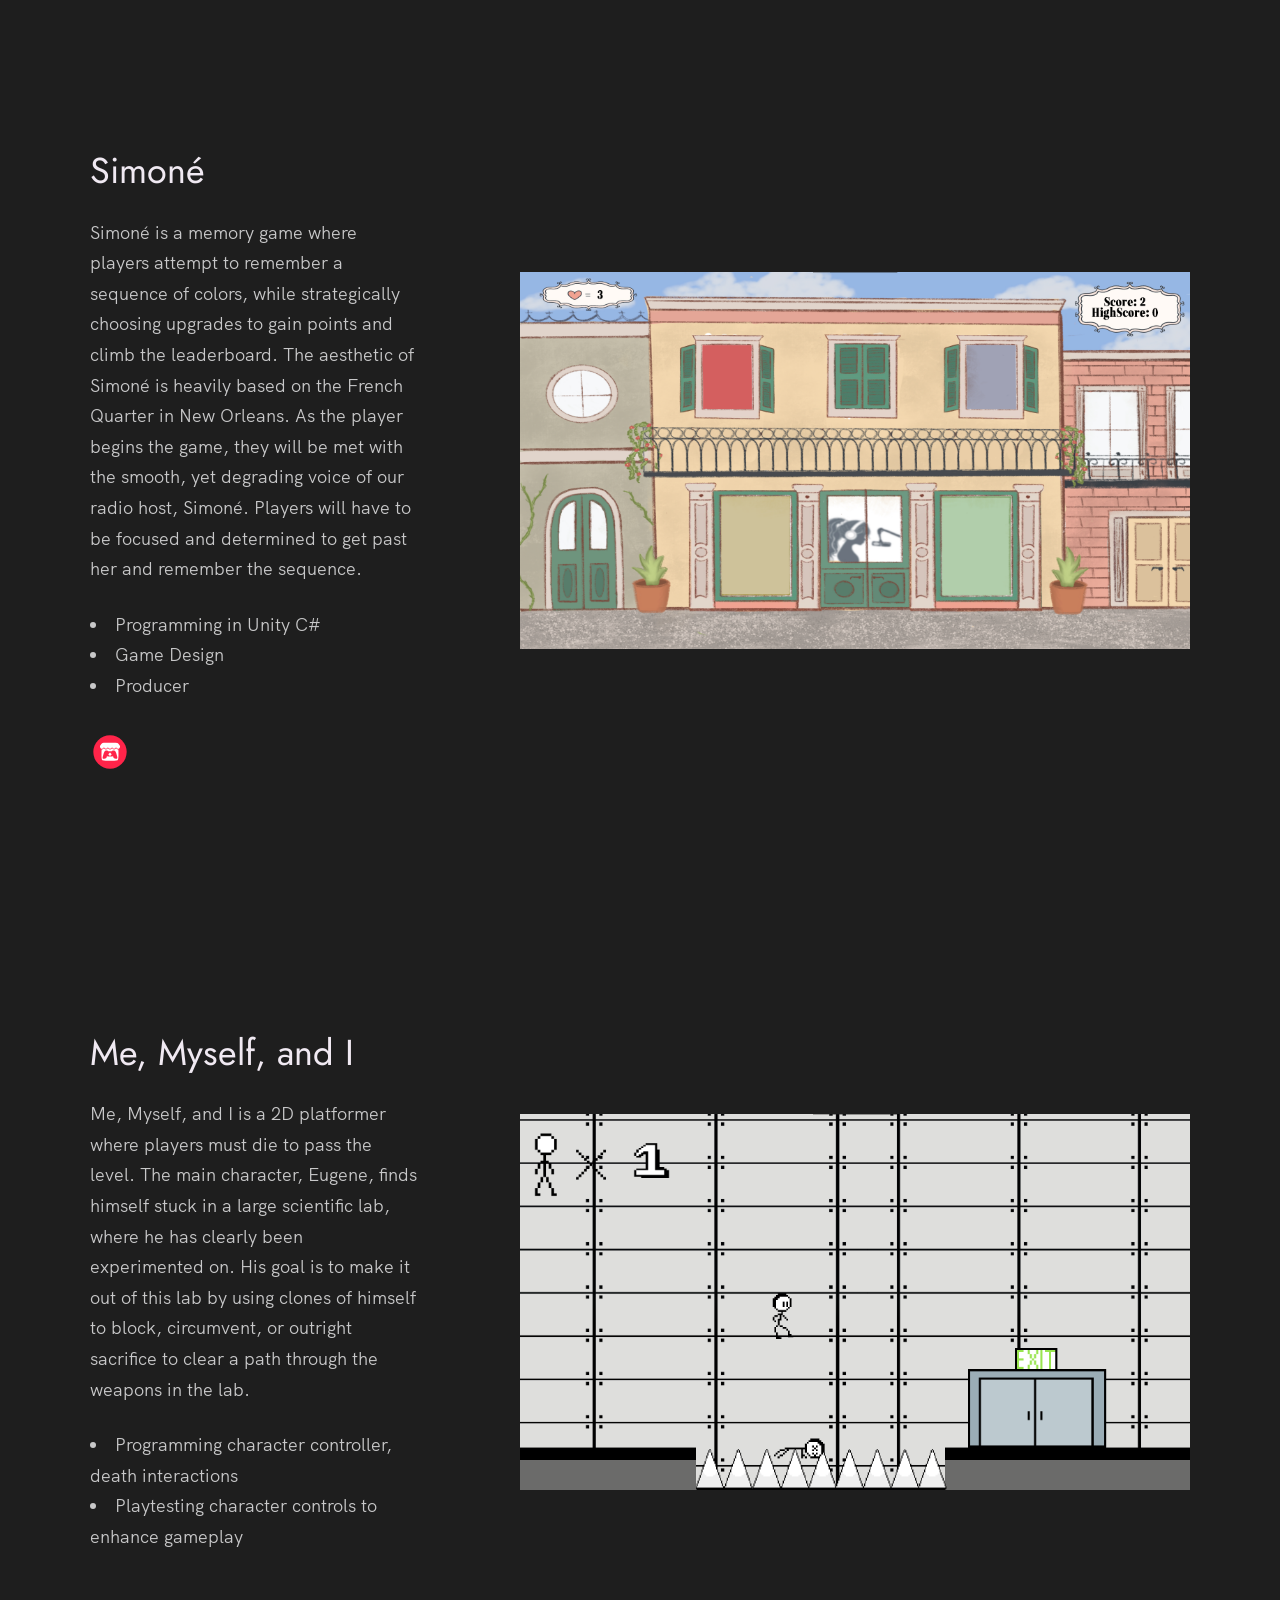
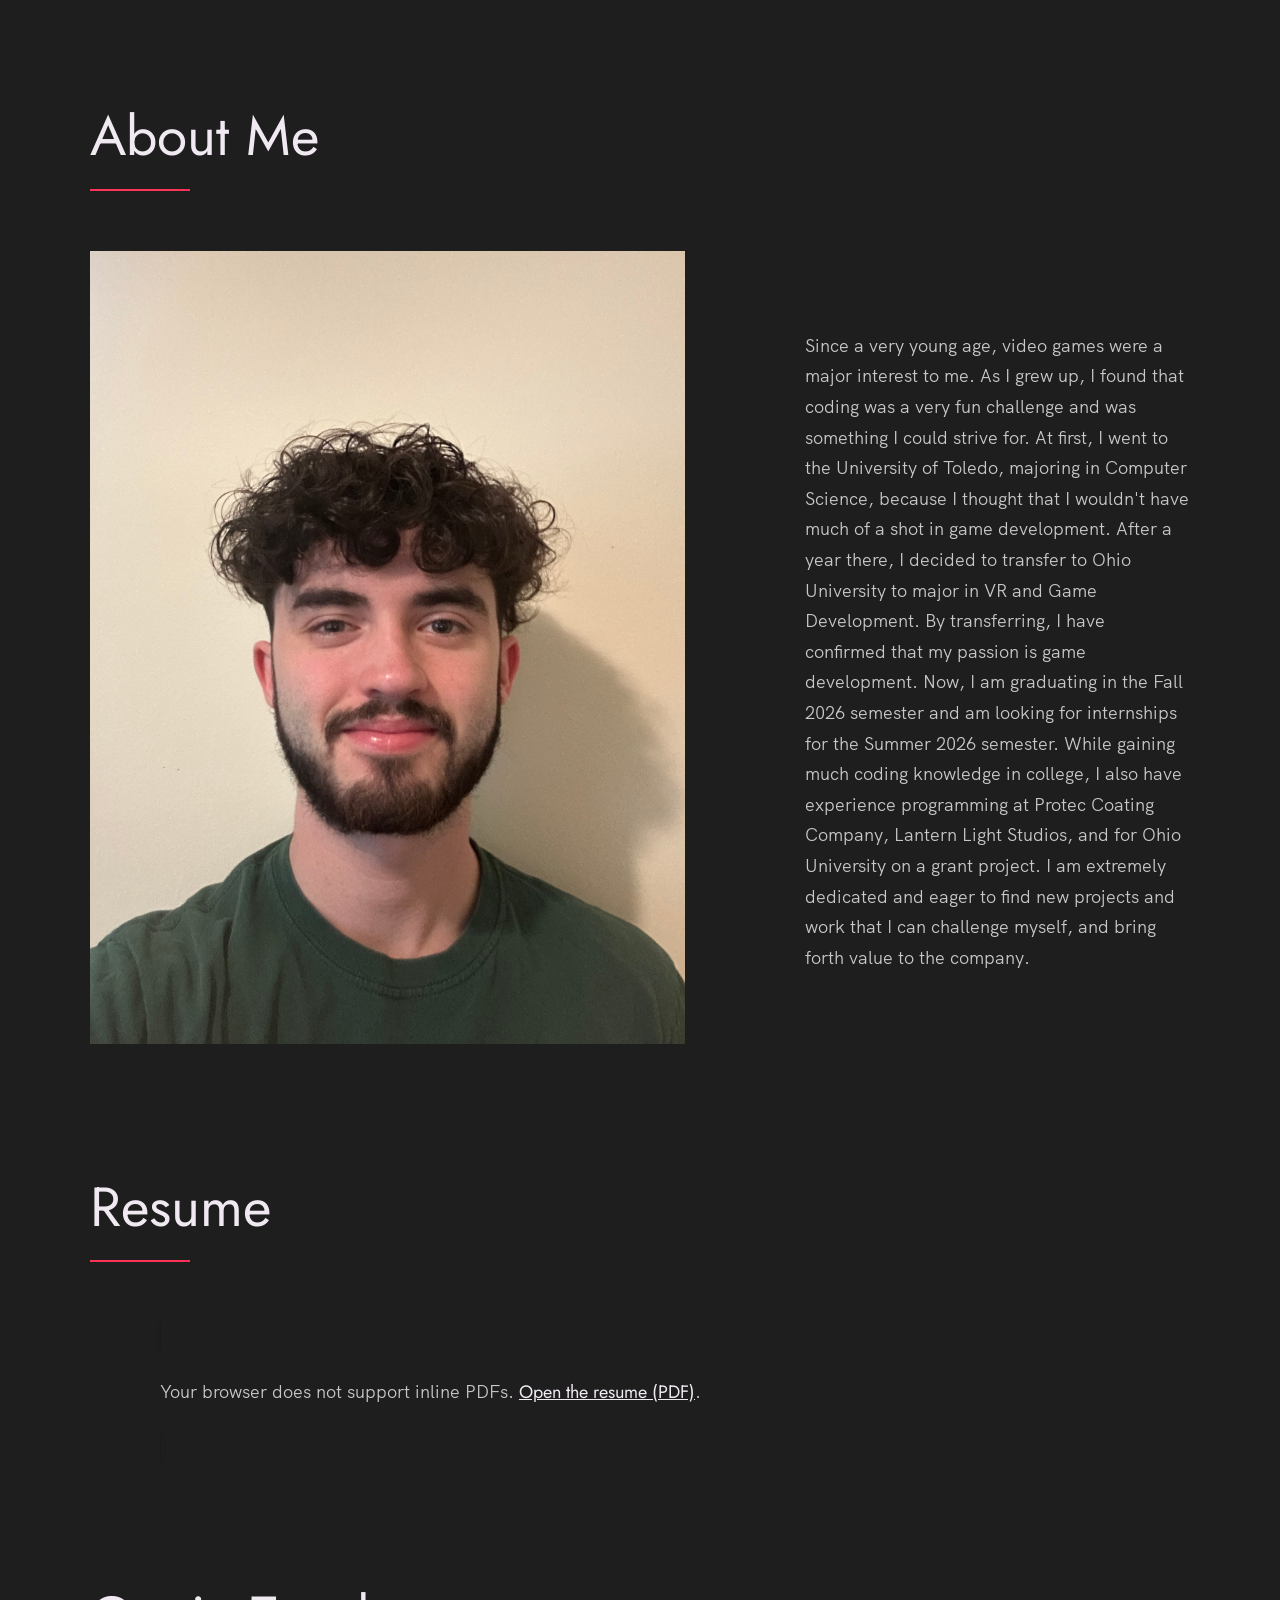
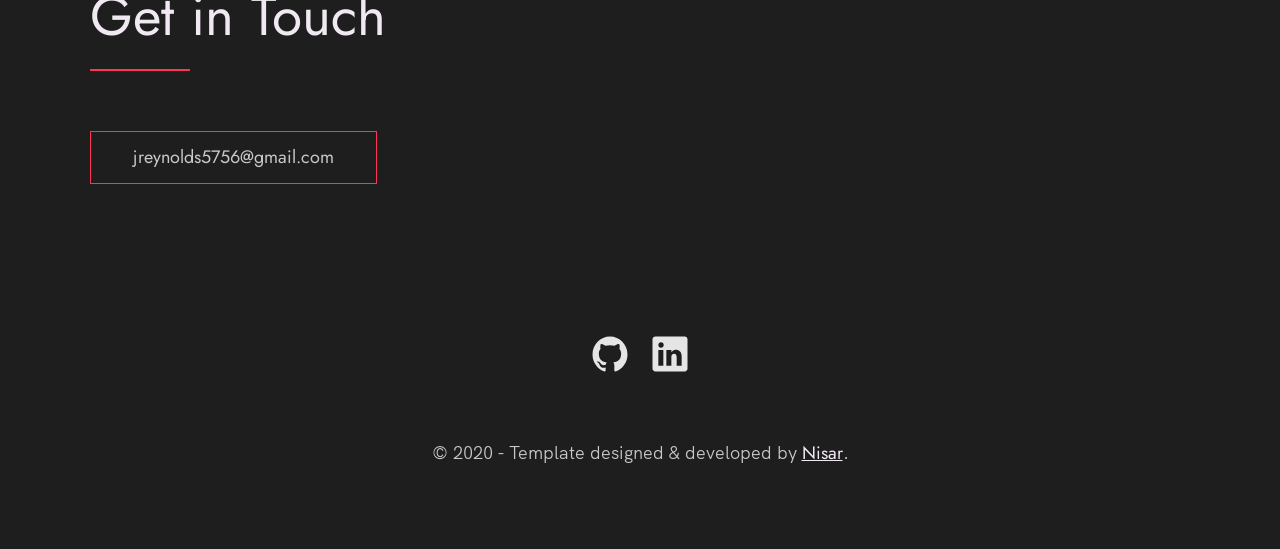
==== commit 389f4414: "New test steam svg" ====
--- a/index.html
+++ b/index.html
@@ -99,7 +99,7 @@
 
               <div class="work__links">
                 <a href="https://store.steampowered.com/app/4089340/BattleLine/" title="Link to Steam Page">
-                  <img src="./images/steam.svg" class="footer__social-image" alt="Steam">
+                  <img src="./images/newSteam.svg" class="footer__social-image" alt="Steam">
                 </a>
               </div>
             </div>
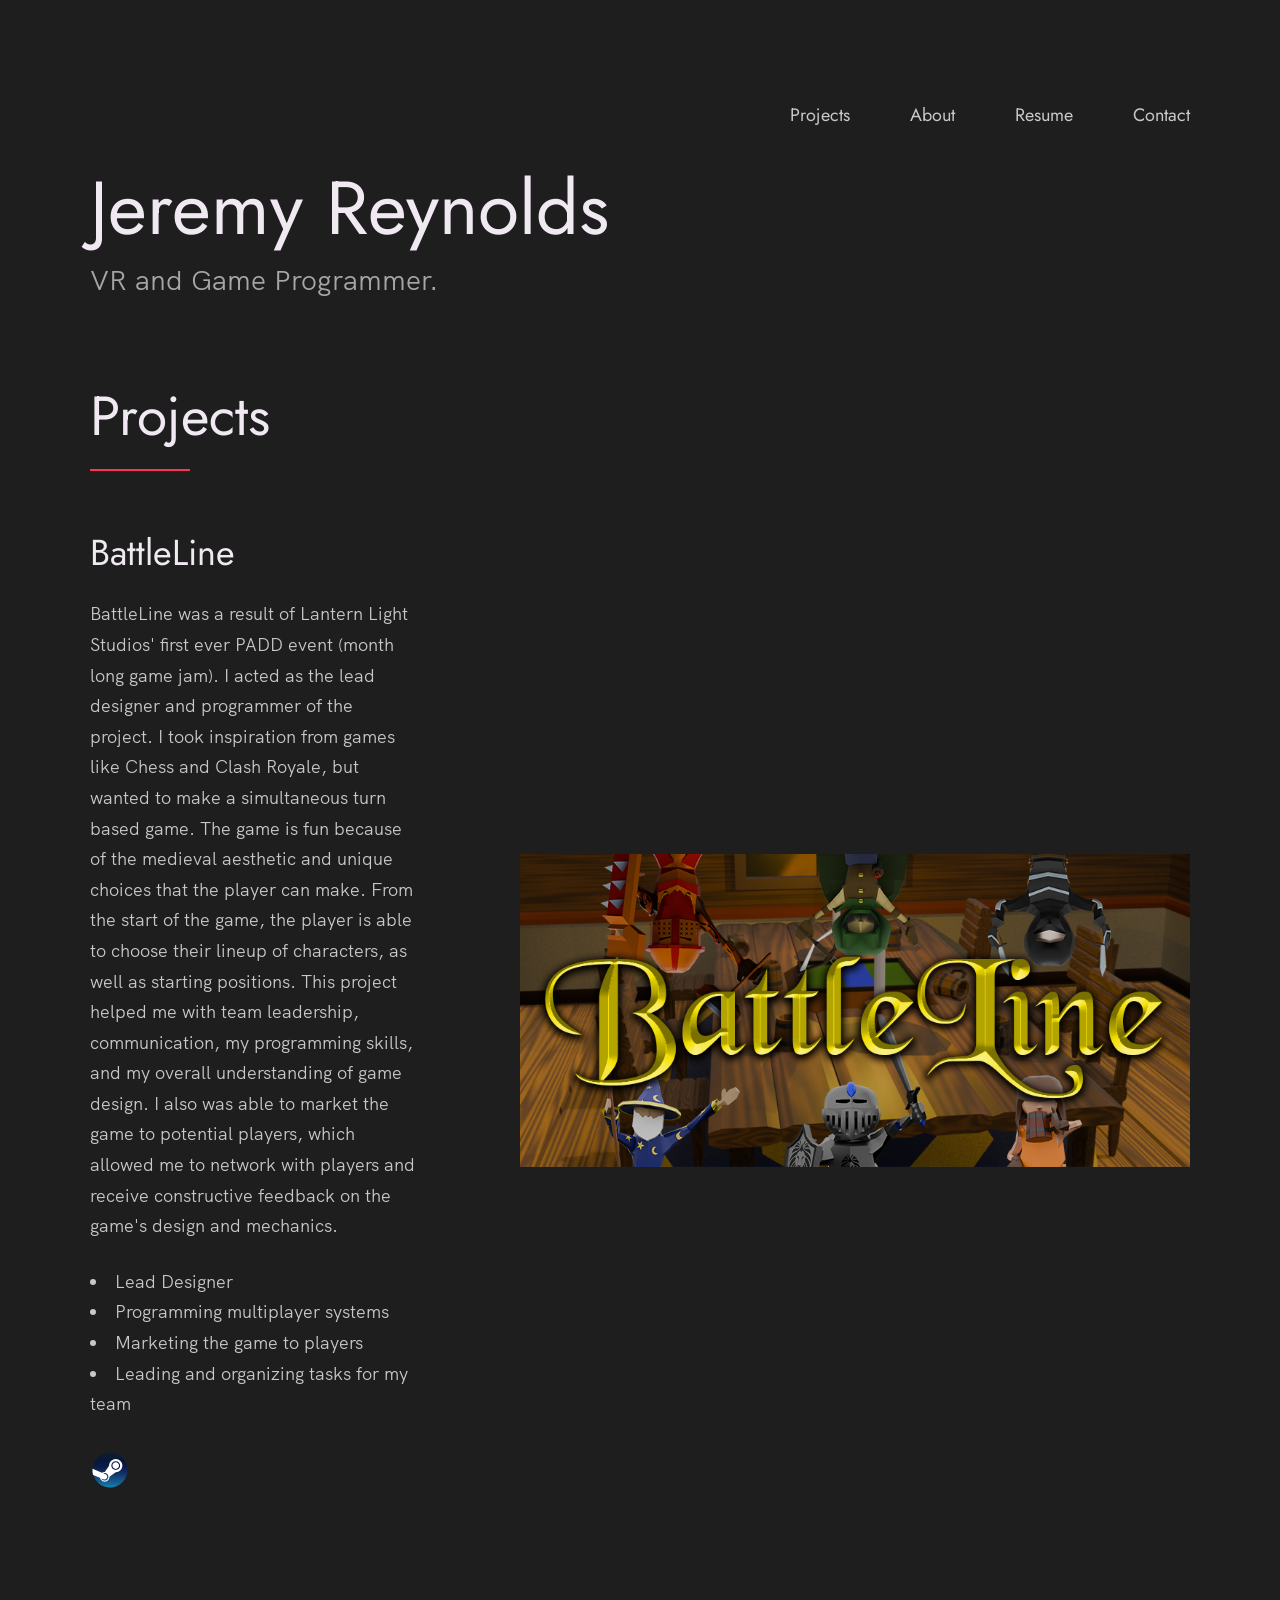
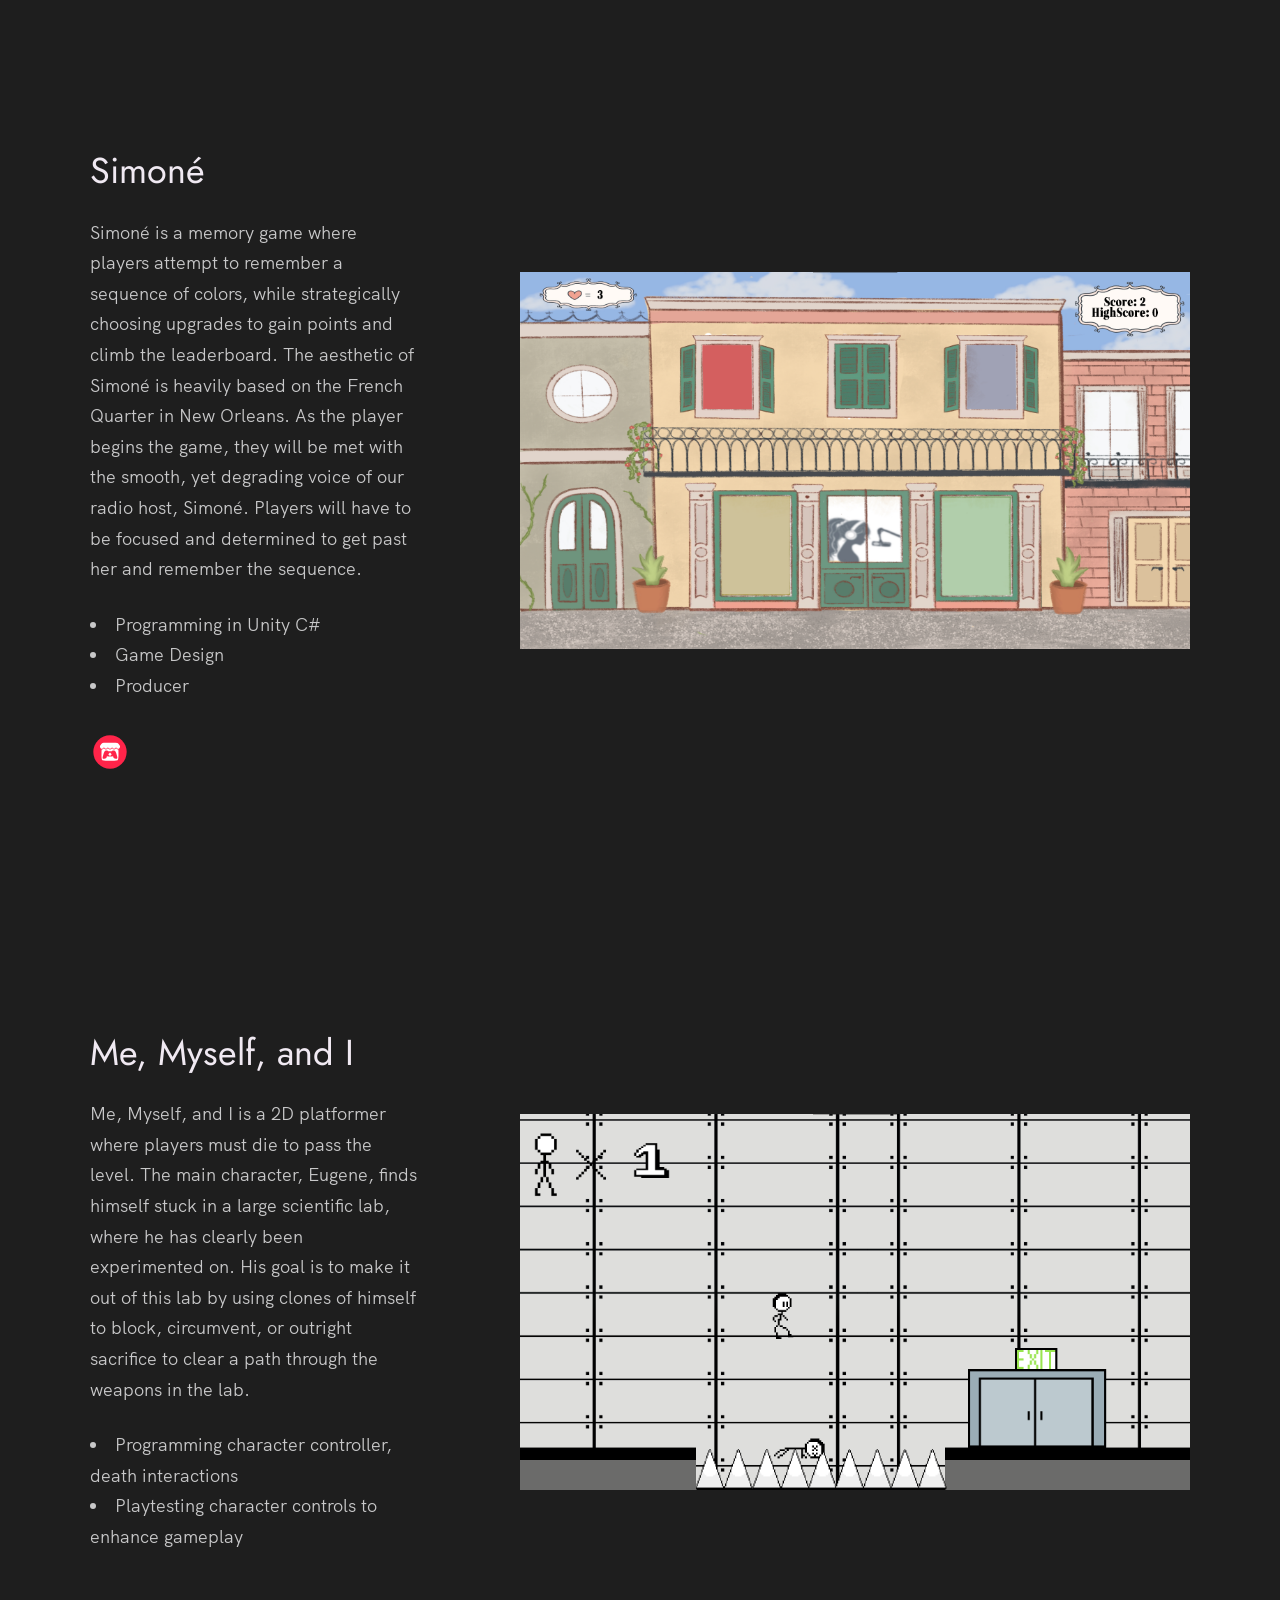
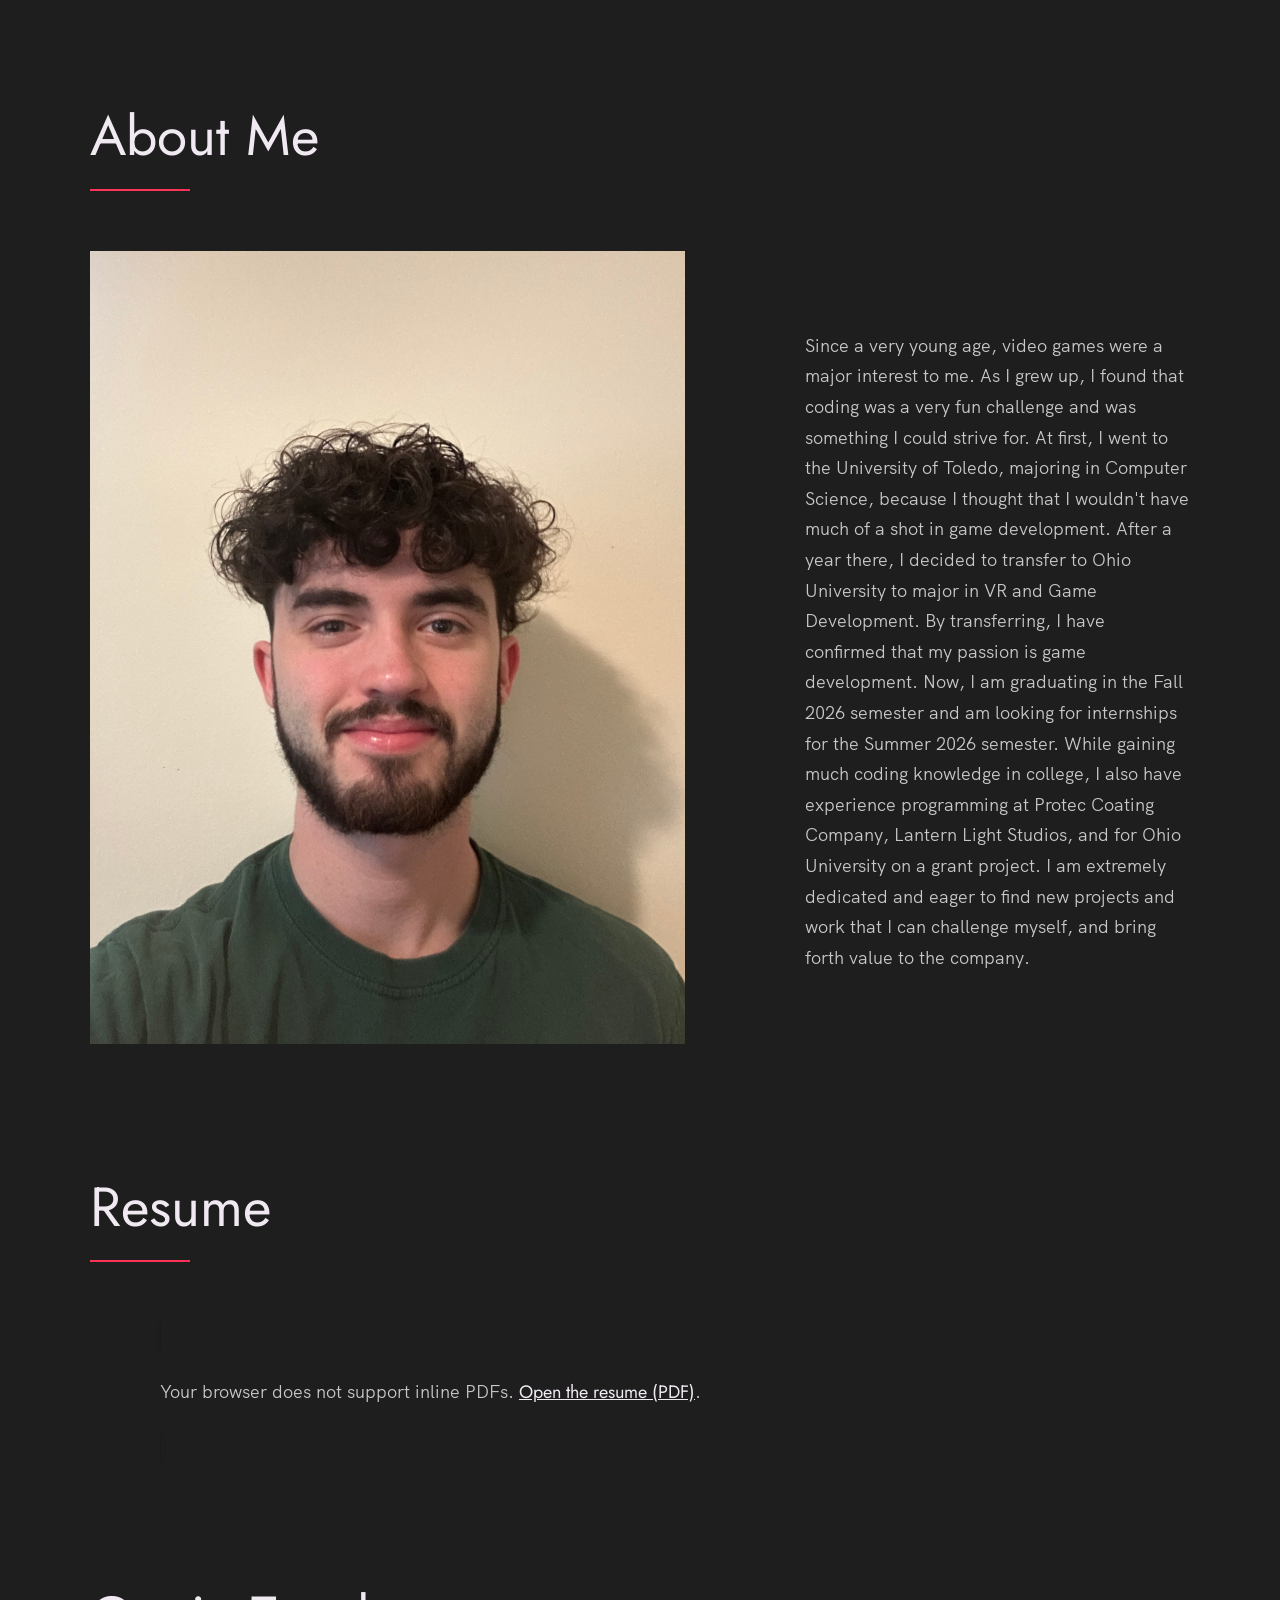
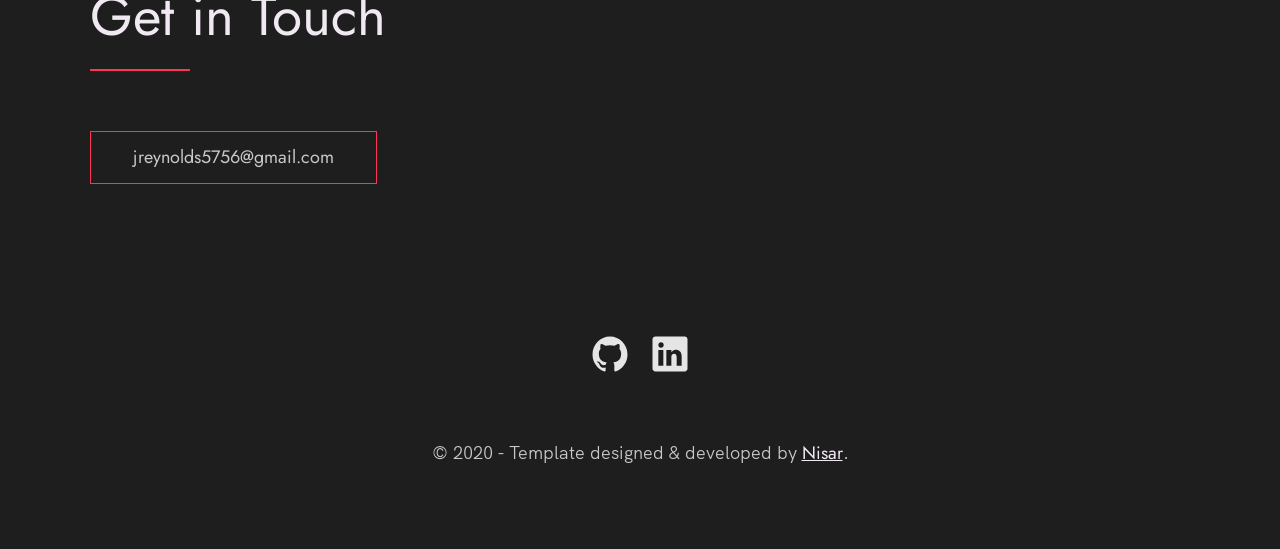
==== commit d7722a80: "hopefully final Steam svg" ====
--- a/index.html
+++ b/index.html
@@ -99,7 +99,7 @@
 
               <div class="work__links">
                 <a href="https://store.steampowered.com/app/4089340/BattleLine/" title="Link to Steam Page">
-                  <img src="./images/newSteam.svg" class="footer__social-image" alt="Steam">
+                  <img src="./images/newestSteam.svg" class="footer__social-image" alt="Steam">
                 </a>
               </div>
             </div>
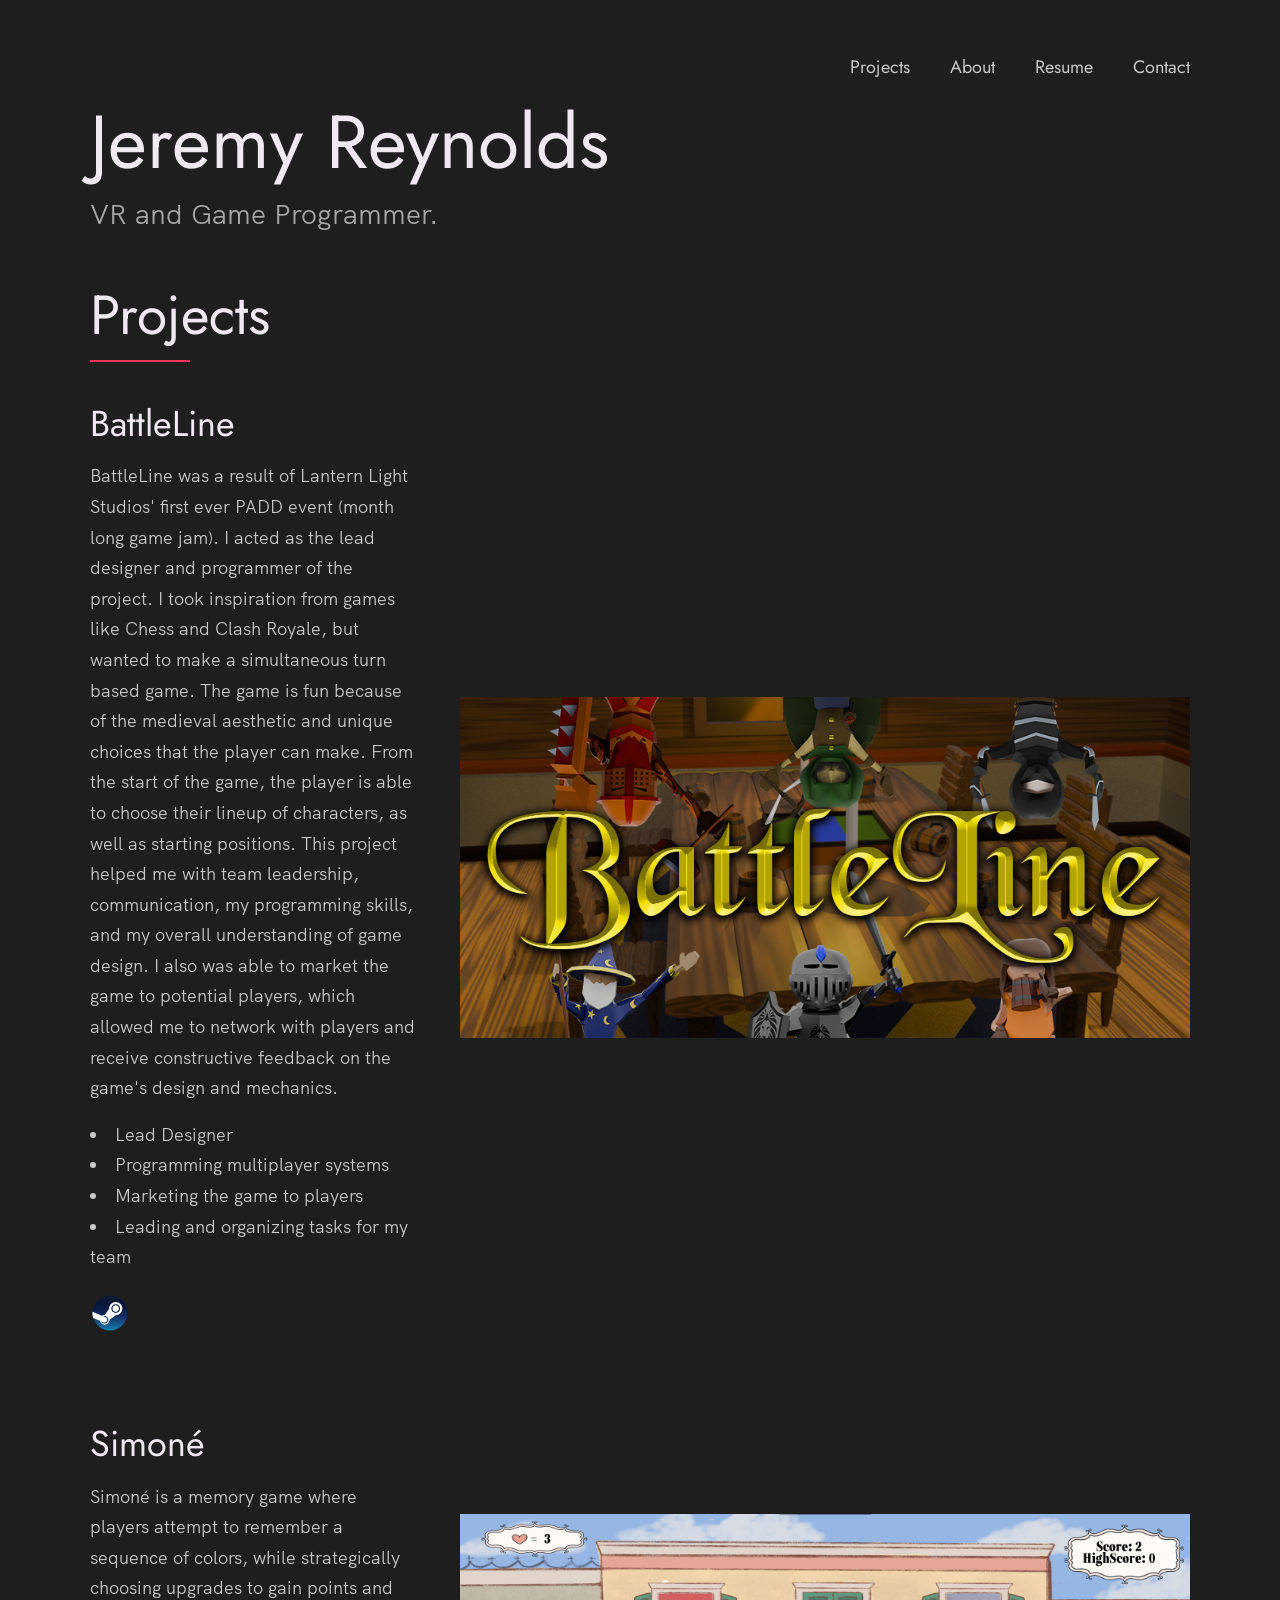
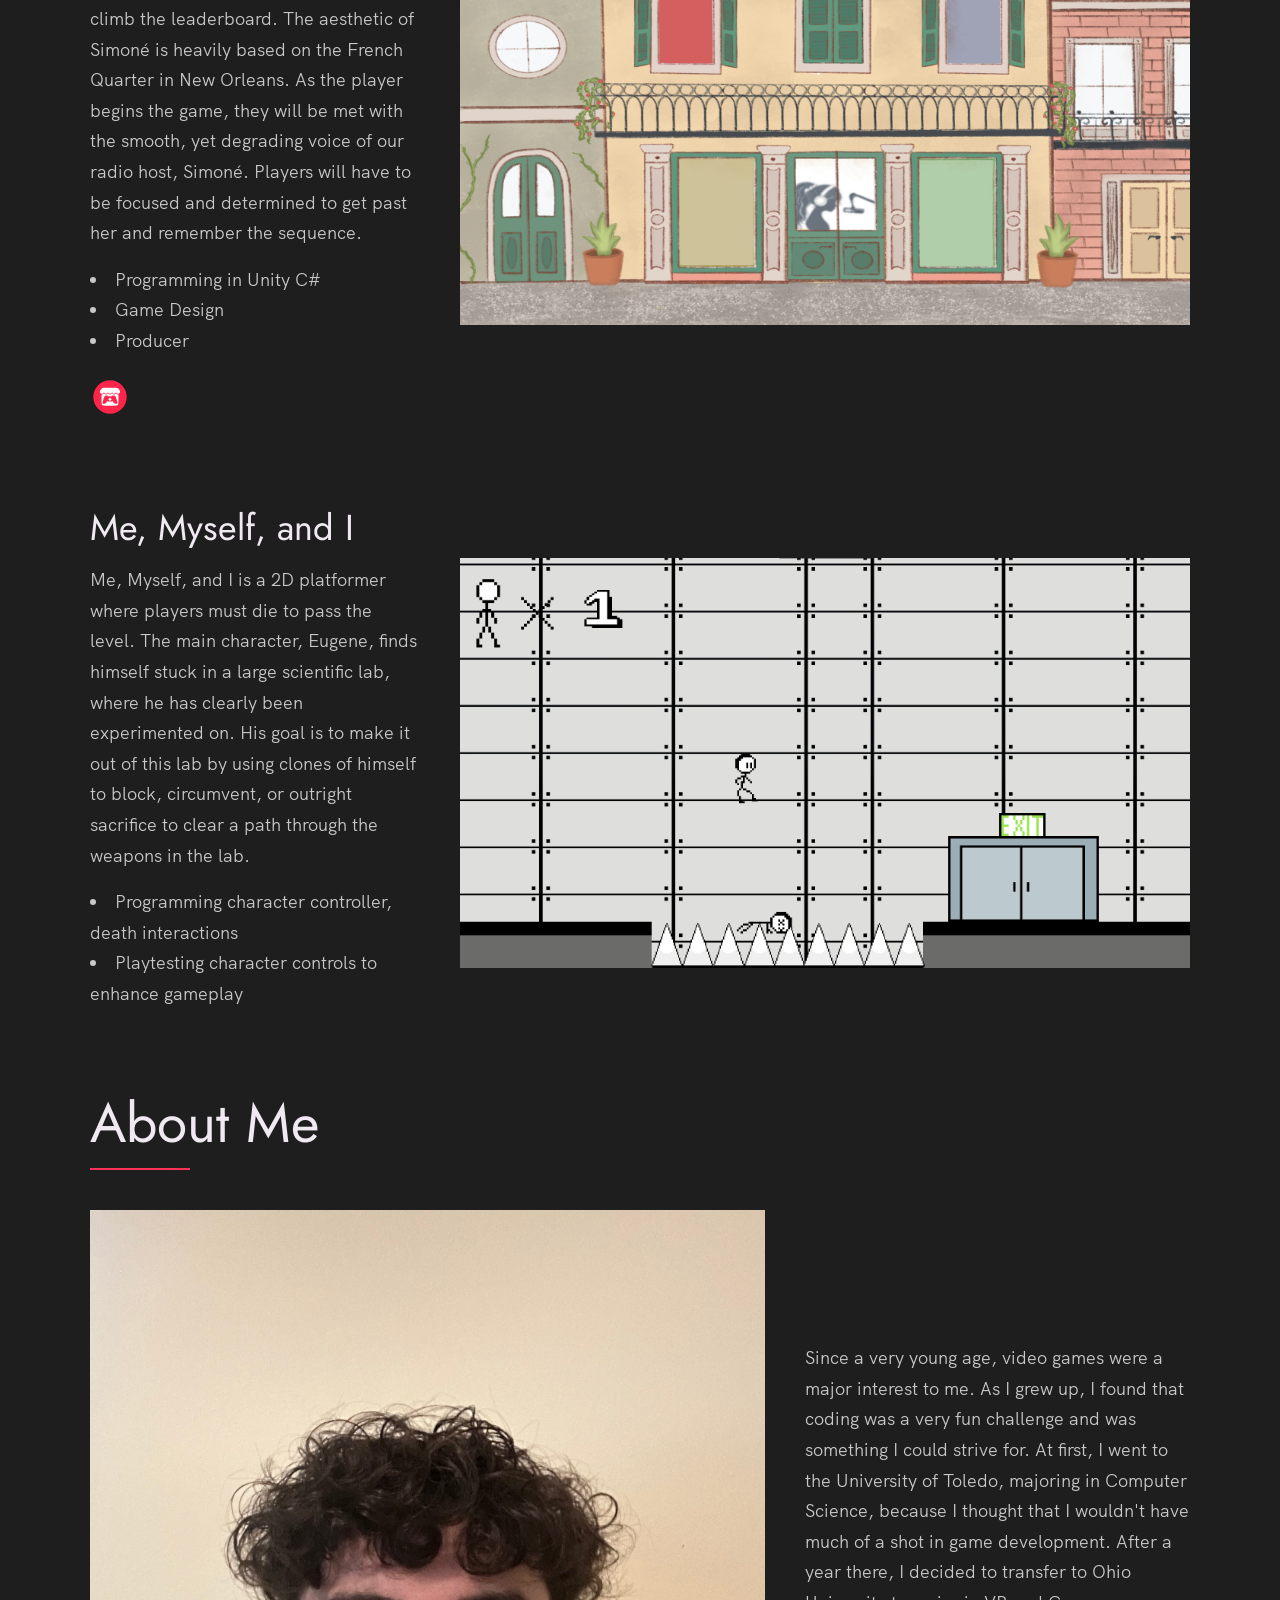
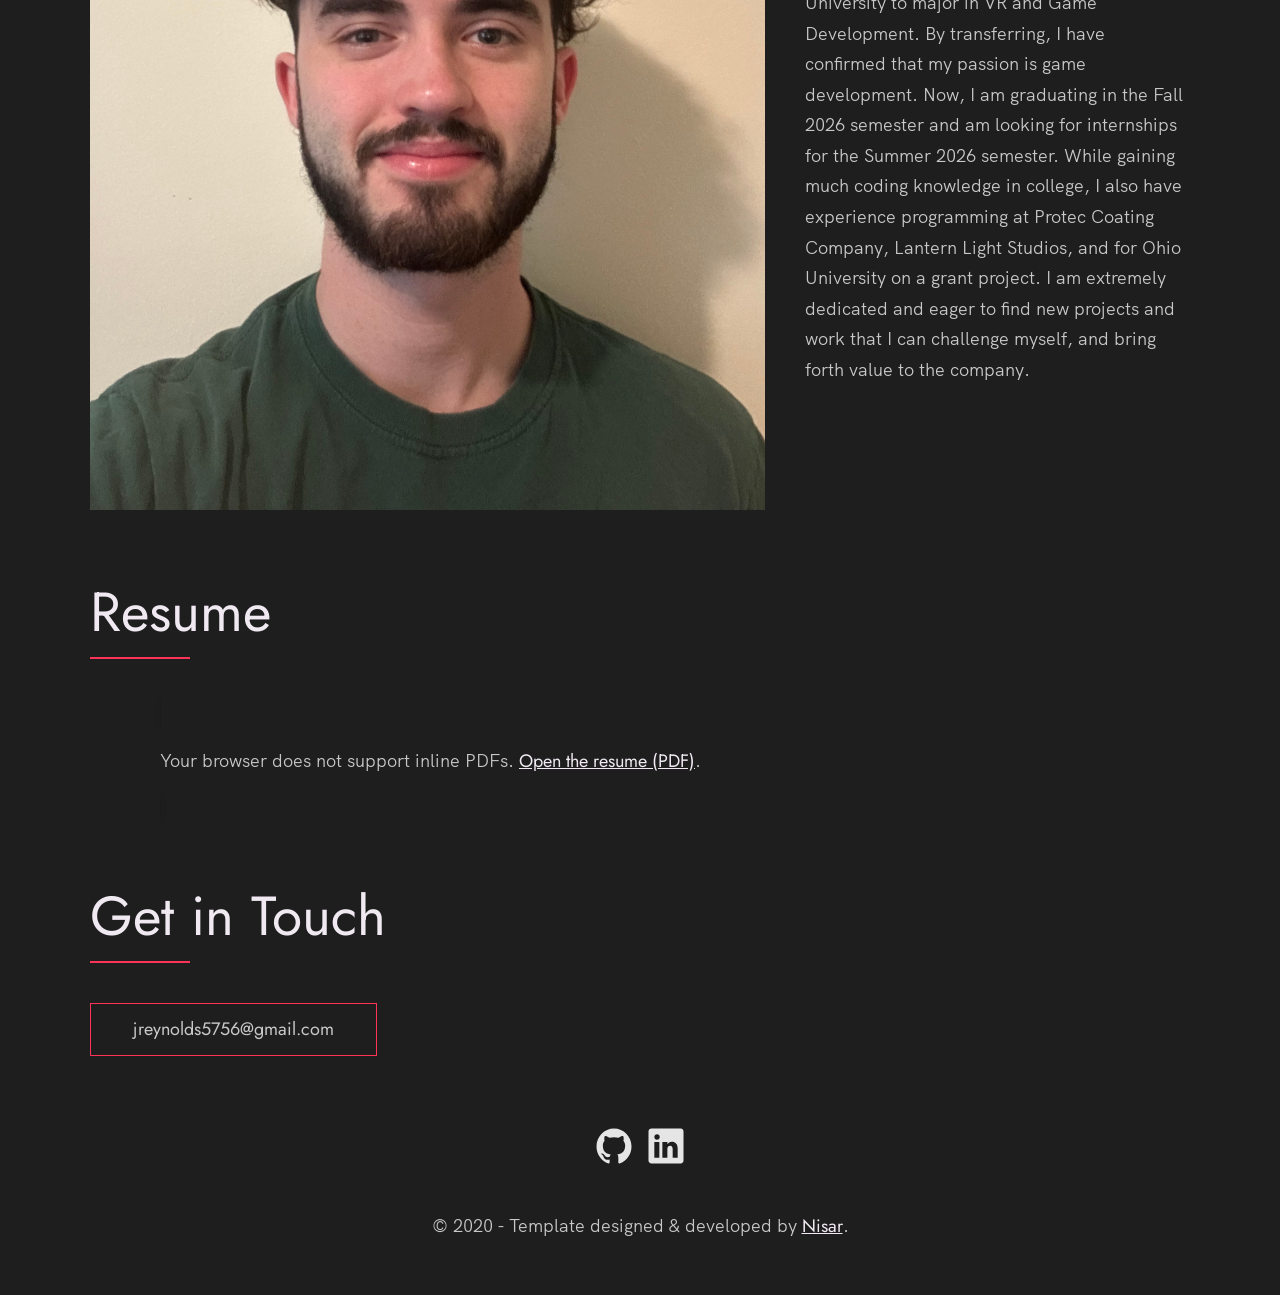
==== commit bc2199a5: "Cleaned up old svgs, started on reducing whitespace" ====
--- a/index.html
+++ b/index.html
@@ -99,7 +99,7 @@
 
               <div class="work__links">
                 <a href="https://store.steampowered.com/app/4089340/BattleLine/" title="Link to Steam Page">
-                  <img src="./images/newestSteam.svg" class="footer__social-image" alt="Steam">
+                  <img src="./images/steam.svg" class="footer__social-image" alt="Steam">
                 </a>
               </div>
             </div>
--- a/index.css
+++ b/index.css
@@ -45,11 +45,11 @@
     --container-medium-width: 700px; 
     --container-small-width: 500px;
 
-    --gutter-huge: 12rem;
-    --gutter-medium: 6rem;
-    --gutter-normal: 3rem;
-    --gutter-small-1: 2.5rem;
-    --gutter-small: 2rem;
+    --gutter-huge: 8rem;
+    --gutter-medium: 4rem;
+    --gutter-normal: 2rem;
+    --gutter-small-1: 1.6rem;
+    --gutter-small: 1.2rem;
 
     --border-light: 1px solid rgb(36, 35, 35);
 }
@@ -106,7 +106,7 @@
 }
 
 section {
-    padding: 6rem 0;
+    padding: 3rem 0;
 }
 
 img {
@@ -337,7 +337,7 @@
 .nav {
     display: flex;
     justify-content: flex-end;
-    padding: var(--gutter-normal) 0;
+    padding: var(--gutter-small) 0;
 }
 
 .nav__items {
@@ -405,7 +405,7 @@
 .header {
     height: auto;
     background: none;
-    padding: 6rem 0 2rem;
+    padding: 3rem 0 1.5rem;
 }
 
 .header__text {
@@ -453,12 +453,12 @@
 }
 
 .work__box:not(:last-child) {
-    margin-bottom: 25rem;
+    margin-bottom: 8rem;
 }
 
 @media(max-width: 500px) {
     .work__box:not(:last-child) {
-        margin-bottom: 20rem;
+        margin-bottom: 6rem;
     }
 }
 
@@ -495,7 +495,7 @@
 @media(min-width: 901px) {
     .work__image-box {
         flex: 1;
-        margin: 0 0 0 10rem;
+        margin: 0 0 0 4rem;
     }
 }
 
@@ -523,7 +523,7 @@
 @media(max-width: 1240px) {
     .client__logos {
         overflow-x: scroll;
-        padding: var(--gutter-normal);
+        padding: var(--gutter-small);
     }
 
     .client__logo:not(:last-of-type) {
@@ -559,7 +559,7 @@
     
     .about__photo-container {
         flex: 1;
-        margin: 0 var(--gutter-huge) 0 0;
+        margin: 0 var(--gutter-medium) 0 0;
     }
 }
 
@@ -594,8 +594,8 @@
 .resume__pdf {
     width: 100%;
     height: 80vh;
-    min-height: 700px;
-    max-height: 1100px;
+    min-height: 500px;
+    max-height: 900px;
     border: 1px solid rgba(0,0,0,0.08);
     box-shadow: 0 2px 8px rgba(0,0,0,0.06);
 }
@@ -614,7 +614,7 @@
 
 .footer {
     text-align: center;
-    padding: var(--gutter-medium) 0 var(--gutter-normal);
+    padding: var(--gutter-normal) 0 var(--gutter-small);
 }
 
 .footer__social-links {
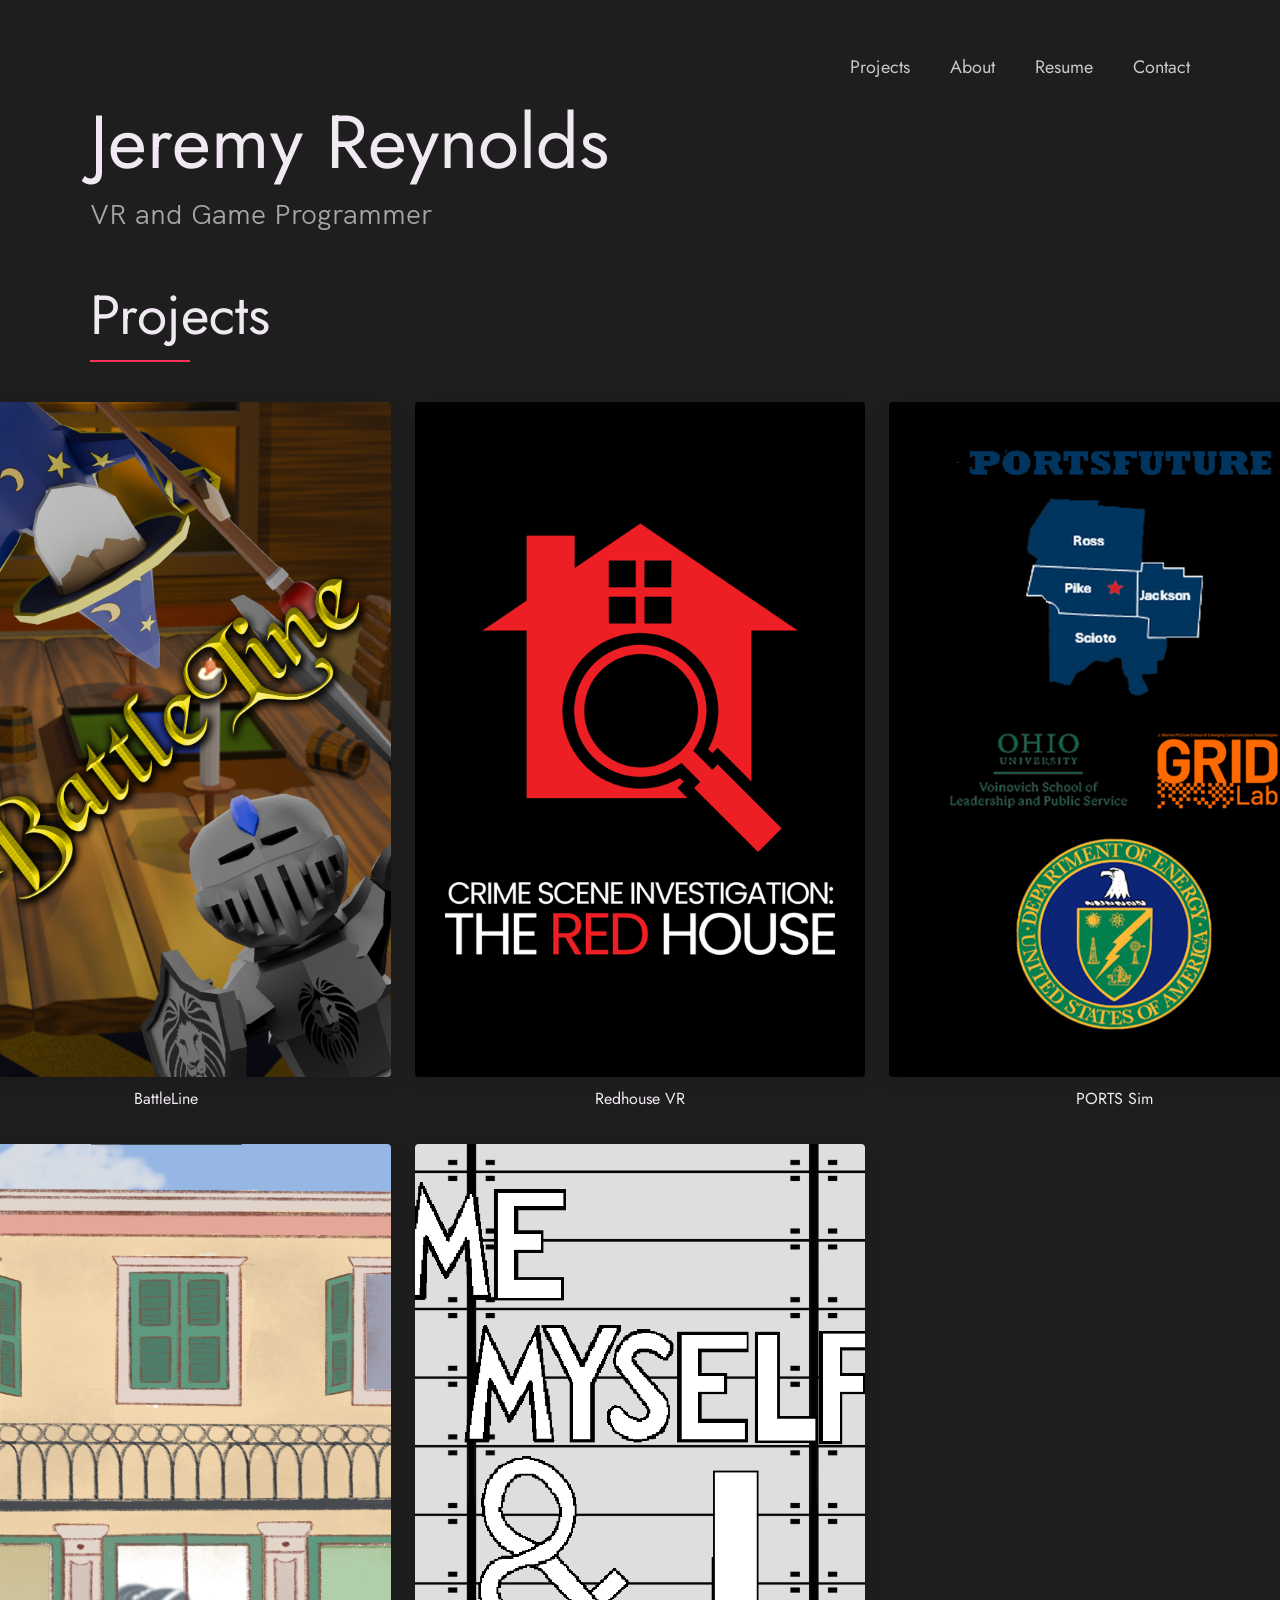
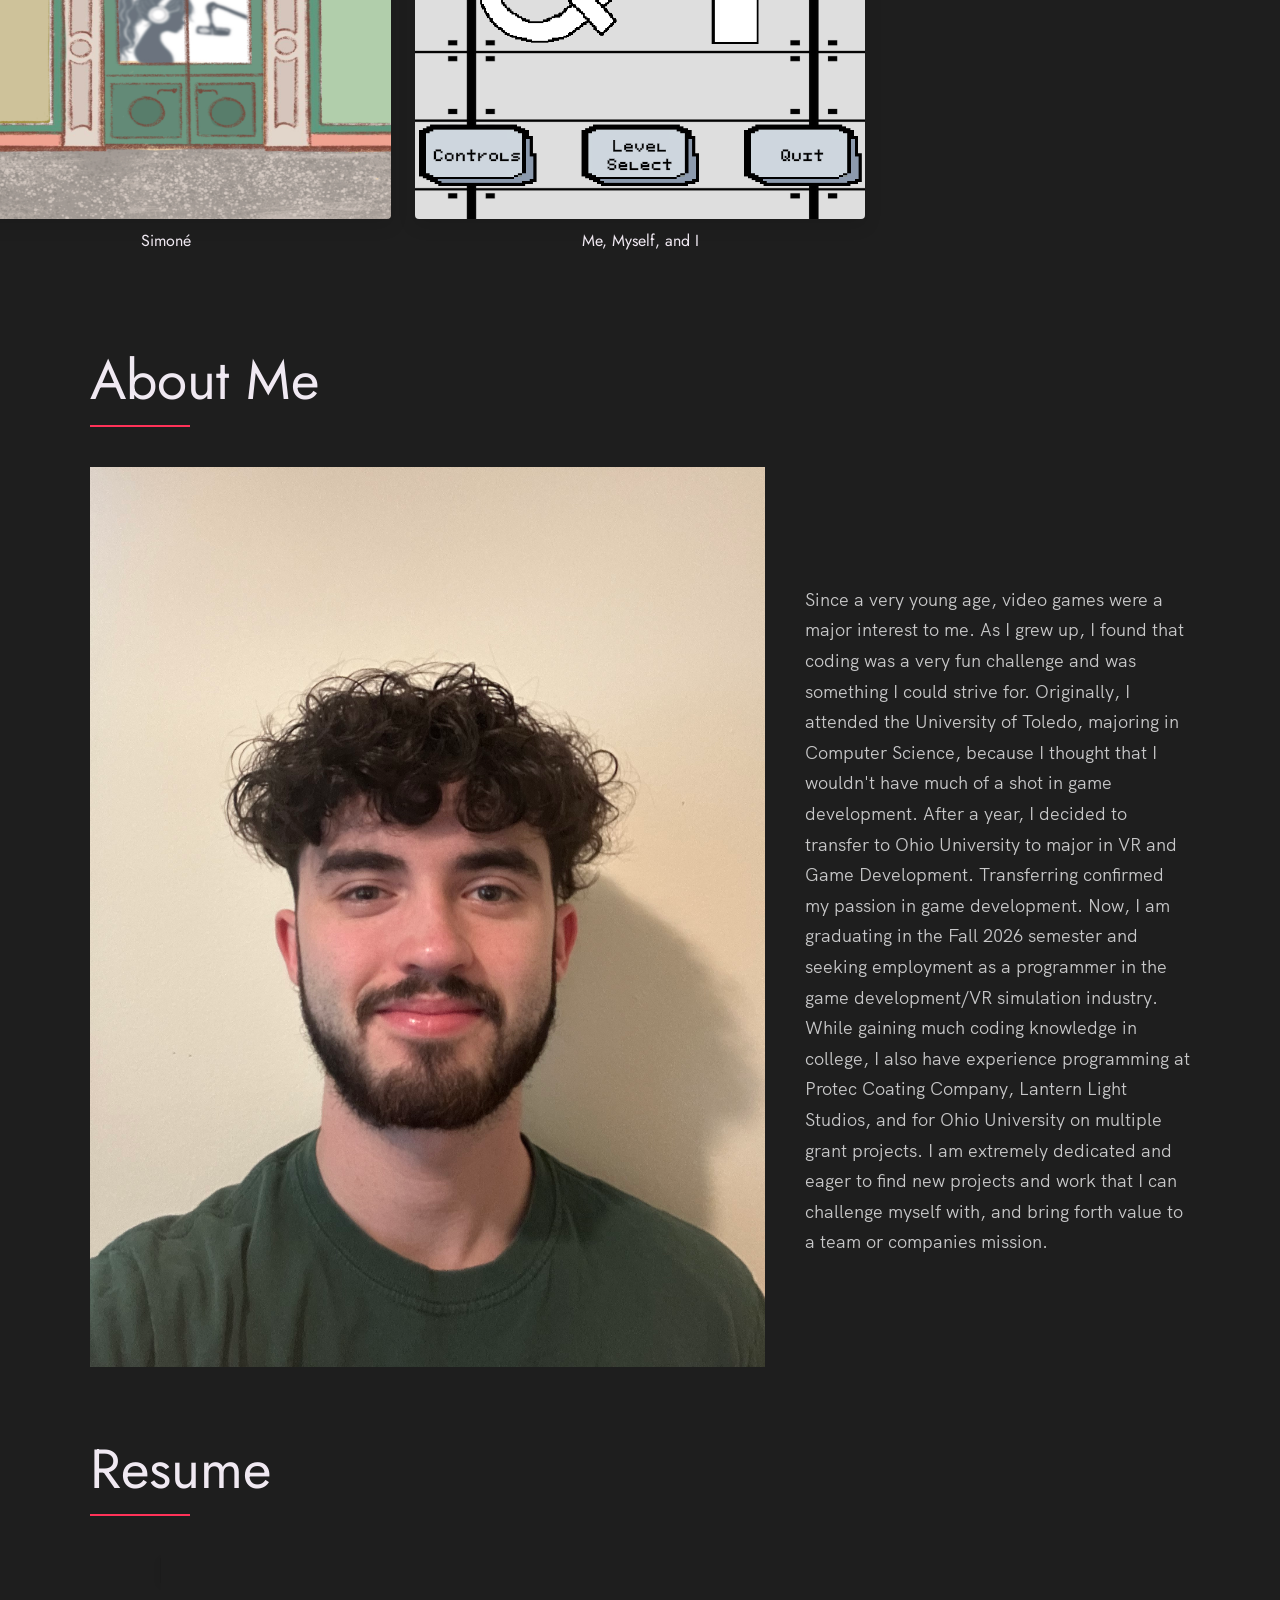
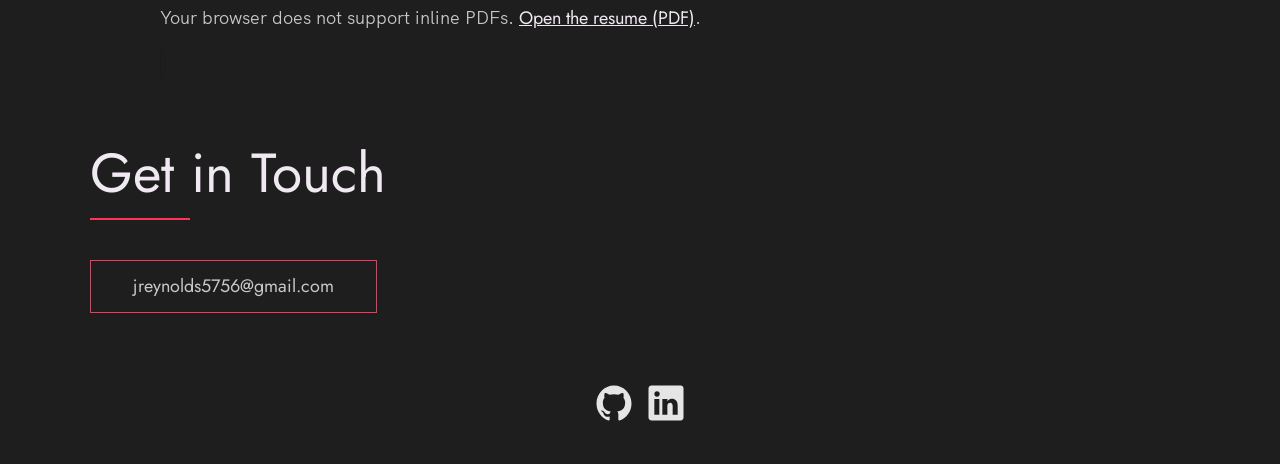
==== commit 2156b5f8: "Bringing in the update from TestPortfolio" ====
--- a/index.html
+++ b/index.html
@@ -1,19 +1,3 @@
-<!-- 
-  Hello 😊.
-
-  This template is designed and developed by Nisar Hassan Naqvi
-  for anyone to use for free or customize the way they like.
-
-  Github Repo: https://github.com/nisarhassan12/portfolio-template/
-  My Website: https://nisar.dev
-
-  For business & inquires, contact me => syednisarhassan12@gmail.com
--->
-
-<!--
-  Follow the instructions written in comments to create your stunning portfolio
--->
-
 <!DOCTYPE html>
 <html lang="en">
 
@@ -22,13 +6,11 @@
   <meta name="viewport" content="width=device-width, initial-scale=1.0" />
   <link rel="shortcut icon" type="image/png" href="./images/jImage.jpg" />
 
-  <!-- Put your site title here comment-->
   <title>
     Jeremy Reynolds | Game Developer & Designer
   </title>
 
-  <meta name="description" content="Add small description of yourslef.">
-  <!-- Add some coding keywords below, Ex: (React, CSS etc) --> 
+  <meta name="description" content="Add small description of yourself.">
   <meta name="keywords" content="Put your name, skills and some coding keywords" />
   <link rel="stylesheet" href="index.css" />
 </head>
@@ -57,11 +39,9 @@
     <div class="header__text-box row">
       <div class="header__text">
         <h1 class="heading-primary">
-          <!-- Replace the following name with your name -->
           <span>Jeremy Reynolds</span>
         </h1>
-        <!-- Put a small paragraph about yourself-->
-        <p>VR and Game Programmer.</p>
+        <p>VR and Game Programmer</p>
       </div>
     </div>
   </header>
@@ -73,152 +53,47 @@
     <section class="work" id="work">
       <div class="row">
         <h2>Projects</h2>
-        <div class="work__boxes">
 
-          <!-- Each div with the work__box class is a project. -->
+        <!-- Project grid: 3 pictures per row (600x900 each) -->
+        <div class="project-grid" aria-label="Project gallery">
 
-          <!-- BattleLine -->
-          <div class="work__box">
-            <div class="work__text">
-              <h3>BattleLine</h3>
-              <p>
-                BattleLine was a result of Lantern Light Studios' first ever PADD event (month long game jam). 
-                I acted as the lead designer and programmer of the project.
-                I took inspiration from games like Chess and Clash Royale, but wanted to make a simultaneous turn based game.
-                The game is fun because of the medieval aesthetic and unique choices that the player can make.
-                From the start of the game, the player is able to choose their lineup of characters, as well as starting positions.
-                This project helped me with team leadership, communication, my programming skills, and my overall understanding of game design.
-                I also was able to market the game to potential players, which allowed me to network with players and receive constructive feedback on the game's design and mechanics.
-              </p>
-              <ul class="work__list">
-                <li>Lead Designer</li>
-                <li>Programming multiplayer systems</li>
-                <li>Marketing the game to players</li>
-                <li>Leading and organizing tasks for my team</li>
-              </ul>
+          <article class="project-card">
+            <a href="projects/battleline.html" class="project-link" title="Open BattleLine project page">
+              <img src="./images/battleline/library_capsule.png" alt="BattleLine cover" class="project-image" width="600" height="900" />
+              <h3 class="project-title">BattleLine</h3>
+            </a>
+          </article>
 
-              <div class="work__links">
-                <a href="https://store.steampowered.com/app/4089340/BattleLine/" title="Link to Steam Page">
-                  <img src="./images/steam.svg" class="footer__social-image" alt="Steam">
-                </a>
-              </div>
-            </div>
-            <div class="work__image-box">
-              <img src="./images/library_header.png" class="work__image" alt="Project 1" />
-            </div>
-          </div>
+          <article class="project-card">
+            <a href="projects/redhouse.html" class="project-link" title="Open Redhouse VR project page">
+              <img src="./images/rh/rhvrCapsuleImage.png" alt="Redhouse VR cover" class="project-image" width="600" height="900" />
+              <h3 class="project-title">Redhouse VR</h3>
+            </a>
+          </article>
 
-          <!-- Simoné -->
-          <div class="work__box">
-            <div class="work__text">
-              <h3>Simoné</h3>
-              <p>
-                Simoné is a memory game where players attempt to remember a sequence of colors, while strategically choosing upgrades to gain points and climb the leaderboard. 
-                The aesthetic of Simoné is heavily based on the French Quarter in New Orleans. 
-                As the player begins the game, they will be met with the smooth, yet degrading voice of our radio host, Simoné. 
-                Players will have to be focused and determined to get past her and remember the sequence.
-              </p>
-              <ul class="work__list">
-                <li>Programming in Unity C#</li>
-                <li>Game Design</li>
-                <li>Producer</li>
-              </ul>
+          <article class="project-card">
+            <a href="projects/ports.html" class="project-link" title="Open PORTS Sim project page">
+              <img src="./images/ports/portsCapsule.png" alt="PORTS Sim cover" class="project-image" width="600" height="900" />
+              <h3 class="project-title">PORTS Sim</h3>
+            </a>
+          </article>
 
-              <div class="work__links">
-                <a href="https://dudzdude668.itch.io/simone" title="Link to Itch Page">
-                  <img src="./images/itch.svg" class="footer__social-image" alt="Itch">
-                </a>
-              </div>
-            </div>
-            <div class="work__image-box">
-              <img src="./images/Simone.png" class="work__image" alt="Project 1" />
-            </div>
-          </div>
+          <article class="project-card">
+            <a href="projects/simone.html" class="project-link" title="Open Simoné project page">
+              <img src="./images/simone/Simone.png" alt="Simoné cover" class="project-image" width="600" height="900" />
+              <h3 class="project-title">Simoné</h3>
+            </a>
+          </article>
 
-          <!-- Me, Myself, and I -->
-          <div class="work__box">
-            <div class="work__text">
-              <h3>Me, Myself, and I</h3>
-              <p>
-                Me, Myself, and I is a 2D platformer where players must die to pass the level.
-                The main character, Eugene, finds himself stuck in a large scientific lab, where he has clearly been experimented on.
-                His goal is to make it out of this lab by using clones of himself to block, circumvent, or outright sacrifice to clear a path through the weapons in the lab.
-              </p>
-              <ul class="work__list">
-                <li>Programming character controller, death interactions</li>
-                <li>Playtesting character controls to enhance gameplay</li>
-              </ul>
+          <article class="project-card">
+            <a href="projects/me-myself-and-i.html" class="project-link" title="Open Me, Myself, and I project page">
+              <img src="./images/mmi/eugeneMain.png" alt="Me, Myself, and I cover" class="project-image" width="600" height="900" />
+              <h3 class="project-title">Me, Myself, and I</h3>
+            </a>
+          </article>
+          
+        </div>
 
-              <!-- <div class="work__links">
-                <a href="https://j-reyn.itch.io/golden-striker" class="link__text">
-                  Visit Site <span>&rarr;</span>
-                </a> 
-              </div> -->
-            </div>
-            <div class="work__image-box">
-              <img src="./images/Eugene.png" class="work__image" alt="Project 1" />
-            </div>
-          </div>
-
-          <!-- PORTS Sim --> <!--
-          <div class="work__box">
-            <div class="work__text">
-              <h3>Golden Striker</h3>
-              <p>
-                Created in just 3 days, Golden Striker was a result of a game jam. I wanted to challenge myself to work on this project alone, so I ventured into new territory.
-                I created the art, and programmed the entire game, while finding SFX from free sound websites. This project was a great challenge for me because I had never worked in art before. 
-                It gave me a much better understanding of how to create 2d art, and a good opportunity to hone my programming skills. Now, I am continuing to add features and polish the game. 
-              </p>
-              <ul class="work__list">
-                <li>My own game design</li>
-                <li>Programmed the entire project</li>
-                <li>First time making 2d art. Utilized Aseprite</li>
-              </ul>
-
-              <div class="work__links">
-                <a href="https://j-reyn.itch.io/golden-striker" class="link__text">
-                  Visit Site <span>&rarr;</span>
-                </a>
-                <a href="https://github.com/Jreyn17/Golden-Striker">
-                  <img src="./images/github.svg" class="work__code" title="View Source Code" alt="GitHub">
-                </a>
-              </div>
-            </div>
-            <div class="work__image-box">
-              <img src="./images/GoldenStriker.png" class="work__image" alt="Project 1" />
-            </div>
-          </div>
-
-          <!-- Redhouse VR --> <!--
-          <div class="work__box">
-            <div class="work__text">
-              <h3>Golden Striker</h3>
-              <p>
-                Created in just 3 days, Golden Striker was a result of a game jam. I wanted to challenge myself to work on this project alone, so I ventured into new territory.
-                I created the art, and programmed the entire game, while finding SFX from free sound websites. This project was a great challenge for me because I had never worked in art before. 
-                It gave me a much better understanding of how to create 2d art, and a good opportunity to hone my programming skills. Now, I am continuing to add features and polish the game. 
-              </p>
-              <ul class="work__list">
-                <li>My own game design</li>
-                <li>Programmed the entire project</li>
-                <li>First time making 2d art. Utilized Aseprite</li>
-              </ul>
-
-              <div class="work__links">
-                <a href="https://j-reyn.itch.io/golden-striker" class="link__text">
-                  Visit Site <span>&rarr;</span>
-                </a>
-                <a href="https://github.com/Jreyn17/Golden-Striker">
-                  <img src="./images/github.svg" class="work__code" title="View Source Code" alt="GitHub">
-                </a>
-              </div>
-            </div>
-            <div class="work__image-box">
-              <img src="./images/GoldenStriker.png" class="work__image" alt="Project 1" />
-            </div>
-          </div> -->
-
-        </div>
       </div>
     </section>
 
@@ -229,21 +104,19 @@
         <h2>About Me</h2>
         <div class="about__content">
           <div class="about__text">
-            <!-- Replace the below paragraph with info about yourself -->
             <p>
               Since a very young age, video games were a major interest to me. As I grew up, I found that coding was a very fun challenge and was something I could strive for. 
-              At first, I went to the University of Toledo, majoring in Computer Science, because I thought that I wouldn't have much of a shot in game development. After a year
-              there, I decided to transfer to Ohio University to major in VR and Game Development. By transferring, I have confirmed that my passion is game development. 
+              Originally, I attended the University of Toledo, majoring in Computer Science, because I thought that I wouldn't have much of a shot in game development. After a year, 
+              I decided to transfer to Ohio University to major in VR and Game Development. Transferring confirmed my passion in game development. 
 
-              Now, I am graduating in the Fall 2026 semester and am looking for internships for the Summer 2026 semester. While gaining much coding knowledge in college, 
-              I also have experience programming at Protec Coating Company, Lantern Light Studios, and for Ohio University on a grant project. 
+              Now, I am graduating in the Fall 2026 semester and seeking employment as a programmer in the game development/VR simulation industry. While gaining much coding knowledge in college, 
+              I also have experience programming at Protec Coating Company, Lantern Light Studios, and for Ohio University on multiple grant projects. 
 
-              I am extremely dedicated and eager to find new projects and work that I can challenge myself, and bring forth value to the company.
+              I am extremely dedicated and eager to find new projects and work that I can challenge myself with, and bring forth value to a team or companies mission.
             </p>
           </div>
 
           <div class="about__photo-container">
-            <!-- Add a nice photo of yourself -->
             <img class="about__photo" src="./images/reynoldsJeremy.jpeg" alt="" />
           </div>
         </div>
@@ -257,7 +130,6 @@
         <h2>Resume</h2>
         <div class="resume__content">
           <div class="resume__photo-container">
-            <!-- Add resume photo -->
             <object class="resume__pdf" data="./images/ReynoldsResume.pdf" type="application/pdf" width="100%" height="600">
             <p>Your browser does not support inline PDFs. <a href="./images/ReynoldsResume.pdf" target="_blank" rel="noopener">Open the resume (PDF)</a>.</p>
             </object>
@@ -276,7 +148,6 @@
         <p>
           
         </p>
-        <!-- Replace the email with yours -->
         <a href="mailto:jreynolds5756@gmail.com" class="btn">jreynolds5756@gmail.com</a>
       </div>
     </div>
@@ -286,35 +157,23 @@
 
   <footer role="contentinfo" class="footer">
     <div class="row">
-      <!-- Update the links to point to your accounts -->
       <ul class="footer__social-links">
         <li class="footer__social-link-item">
           <a href="https://github.com/Jreyn17" title="Link to Github Profile">
-            <img src="./images/github.svg" class="footer__social-image" alt="Github">
+            <img src="./images/svg/github.svg" class="footer__social-image" alt="Github">
           </a>
         </li>
         <li class="footer__social-link-item">
           <a href="https://www.linkedin.com/in/jeremynreynolds/">
-            <img src="./images/linkedin.svg" title="Link to Linkedin Profile" class="footer__social-image" alt="Linkedin">
+            <img src="./images/svg/linkedin.svg" title="Link to Linkedin Profile" class="footer__social-image" alt="Linkedin">
           </a>
         </li>
       </ul>
-
-      <!-- If you give me some credit by keeping the below paragraph, will be huge for me 😊 Thanks. -->
-      <p>
-        &copy; 2020 - Template designed & developed by <a href="https://nisar.dev" class="link">Nisar</a>.
-      </p>
-      <div class="footer__github-buttons">
-        <iframe
-          src="https://ghbtns.com/github-btn.html?user=nisarhassan12&repo=portfolio-template&type=watch&count=true"
-          frameborder="0" scrolling="0" width="170" height="20" title="Watch Portfolio Template on GitHub">
-        </iframe>
-      </div>
     </div>
   </footer>
 
   <a href="#top" class="back-to-top" title="Back to Top">
-    <img src="./images/arrow-up.svg" alt="Back to Top" class="back-to-top__image"/>
+    <img src="./images/svg/arrow-up.svg" alt="Back to Top" class="back-to-top__image"/>
   </a>
   <script src="./index.js"></script>
 </body>
--- a/index.css
+++ b/index.css
@@ -649,3 +649,223 @@
     } 
 }
 
+/* ===== Project gallery (450x675 thumbnails, 3 per row) ===== */
+
+.project-grid {
+  display: grid;
+  grid-template-columns: repeat(3, 450px); /* 3 columns, each 450px */
+  gap: 2.4rem;
+  justify-content: center;
+  align-items: start;
+  margin: 2.4rem 0;
+}
+
+/* Make each card a centered column so title aligns under image */
+.project-card {
+  width: 450px;
+  text-align: center;
+  display: flex;
+  flex-direction: column;
+  align-items: center; /* centers the image and title horizontally */
+}
+
+.project-link {
+  display: block;
+  color: inherit;
+  text-decoration: none;
+}
+
+/* Keep the image at 450x675 and centered */
+.project-image {
+  width: 450px;
+  height: 675px;
+  object-fit: cover; /* preserves the image ratio while filling container */
+  object-position: center;
+  display: block;
+  border-radius: 4px;
+  box-shadow: 0 6px 18px rgba(0,0,0,0.12);
+  transition: transform .22s ease, box-shadow .22s ease;
+}
+
+.project-link:hover .project-image,
+.project-link:focus .project-image {
+  transform: translateY(-6px) scale(1.01);
+  box-shadow: 0 12px 28px rgba(0,0,0,0.2);
+}
+
+/* ensure title is centered and doesn't overflow */
+.project-title {
+  margin-top: 1.2rem;
+  font-size: 1.6rem;
+  color: var(--white);
+  text-align: center;
+  width: 100%;
+}
+
+/* Responsive breakpoints
+   - On narrower viewports we switch to fluid columns and preserve a 2:3
+     image display using aspect-ratio so images scale down naturally. */
+
+@media (max-width: 1200px) {
+  /* switch grid to use fractional columns and let images be fluid */
+  .project-grid {
+    grid-template-columns: repeat(3, min(450px, 1fr));
+  }
+  .project-card, .project-image {
+    width: 100%;
+  }
+  .project-image {
+    aspect-ratio: 2/3;
+    height: auto;
+    object-fit: cover; /* still preserve image ratio as it scales */
+  }
+}
+
+@media (max-width: 900px) {
+  .project-grid {
+    grid-template-columns: repeat(2, 1fr);
+    gap: 1.8rem;
+  }
+}
+
+@media (max-width: 720px) {
+  .project-grid {
+    grid-template-columns: 1fr;
+    gap: 1.6rem;
+  }
+}
+
+/* ===== Project page gallery (for individual project pages) ===== */
+
+.project-page {
+  max-width: 1240px;      /* allow two 600px images + small gap */
+  margin: 8px auto;       /* smaller vertical margins */
+  padding: 6px 10px;      /* small horizontal padding */
+}
+
+/* Heading spacing local to project pages */
+.project-page h1 {
+  margin: 6px 0 10px;
+}
+
+.project-page h2 {
+  display: flex;
+  align-items: center;
+  gap: 1.2rem;
+  position: relative;
+  padding-bottom: var(--gutter-small); /* reserve space for the underline */
+}
+
+.project-page h2::after {
+  content: '';
+  position: absolute;
+  left: 0;
+  bottom: 0;
+  height: 2px;
+  width: 10rem; /* original underline length */
+  background: var(--pink);
+}
+
+.project-page .steam-link {
+    display: inline-flex;
+    align-items: center;
+    text-decoration: none;
+    order: 1; /* keep title and icon before the pseudo-element */
+}
+
+.project-page .steam-link img.footer__social-image {
+    width: 4.6rem; /* larger icon */
+    height: auto;
+}
+
+/* Responsive: stack and scale down on small screens */
+@media (max-width: 500px) {
+    .project-page h2 {
+        flex-direction: column;
+        align-items: flex-start;
+        gap: 0.6rem;
+    }
+
+    .project-page .steam-link img.footer__social-image {
+        width: 2.8rem;
+    }
+
+    .project-page h2::after {
+        margin-top: 0.6rem;
+    }
+}
+
+/* Each gallery image requests natural 600px width but scales down when needed */
+.project-page .gallery-item img {
+  width: 600px;
+  max-width: 100%;
+  height: auto;
+  display: block;
+  border-radius: 4px;
+  object-fit: cover;
+  box-shadow: 0 6px 18px rgba(0,0,0,0.12);
+  transition: transform .22s ease, box-shadow .22s ease;
+}
+
+.project-page .gallery-item img:hover {
+  transform: translateY(-6px) scale(1.01);
+  box-shadow: 0 12px 28px rgba(0,0,0,0.2);
+}
+
+/* Tighter paragraph spacing for project pages */
+.project-page p { margin: 8px 0; }
+
+/* Small-screen tweaks */
+@media (max-width: 520px) {
+  .project-page { padding: 6px; margin: 8px auto; }
+  .project-page .gallery { gap: 8px; }
+}
+
+/* Fix: center hero image and make gallery 2-up on wide screens */
+.project-page .hero-image {
+  display: block;
+  margin: 2rem auto;      /* center and add vertical spacing */
+  width: 100%;
+  max-width: 900px;       /* limit how wide the hero gets */
+  height: auto;
+  object-fit: cover;
+  border-radius: 4px;
+}
+
+/* Grid gallery: 2 columns on wide viewports, 1 column on small screens */
+.project-page .gallery {
+  display: grid;
+  grid-template-columns: repeat(2, 1fr);
+  gap: 1.6rem;
+  align-items: start;
+  justify-items: center;
+}
+
+/* Make each gallery item scale to the column width (overrides fixed 600px) */
+.project-page .gallery-item {
+  width: 100%;
+  max-width: 600px; /* keeps images from growing too large */
+}
+
+.project-page .gallery-item img {
+  width: 100%;
+  height: auto;
+  display: block;
+  object-fit: cover;
+  border-radius: 4px;
+}
+
+/* Responsive breakpoints */
+@media (max-width: 1220px) {
+  .project-page .gallery {
+    grid-template-columns: 1fr;
+  }
+}
+
+@media (max-width: 520px) {
+  .project-page .hero-image {
+    margin: 1rem auto;
+    max-width: 100%;
+  }
+}
+
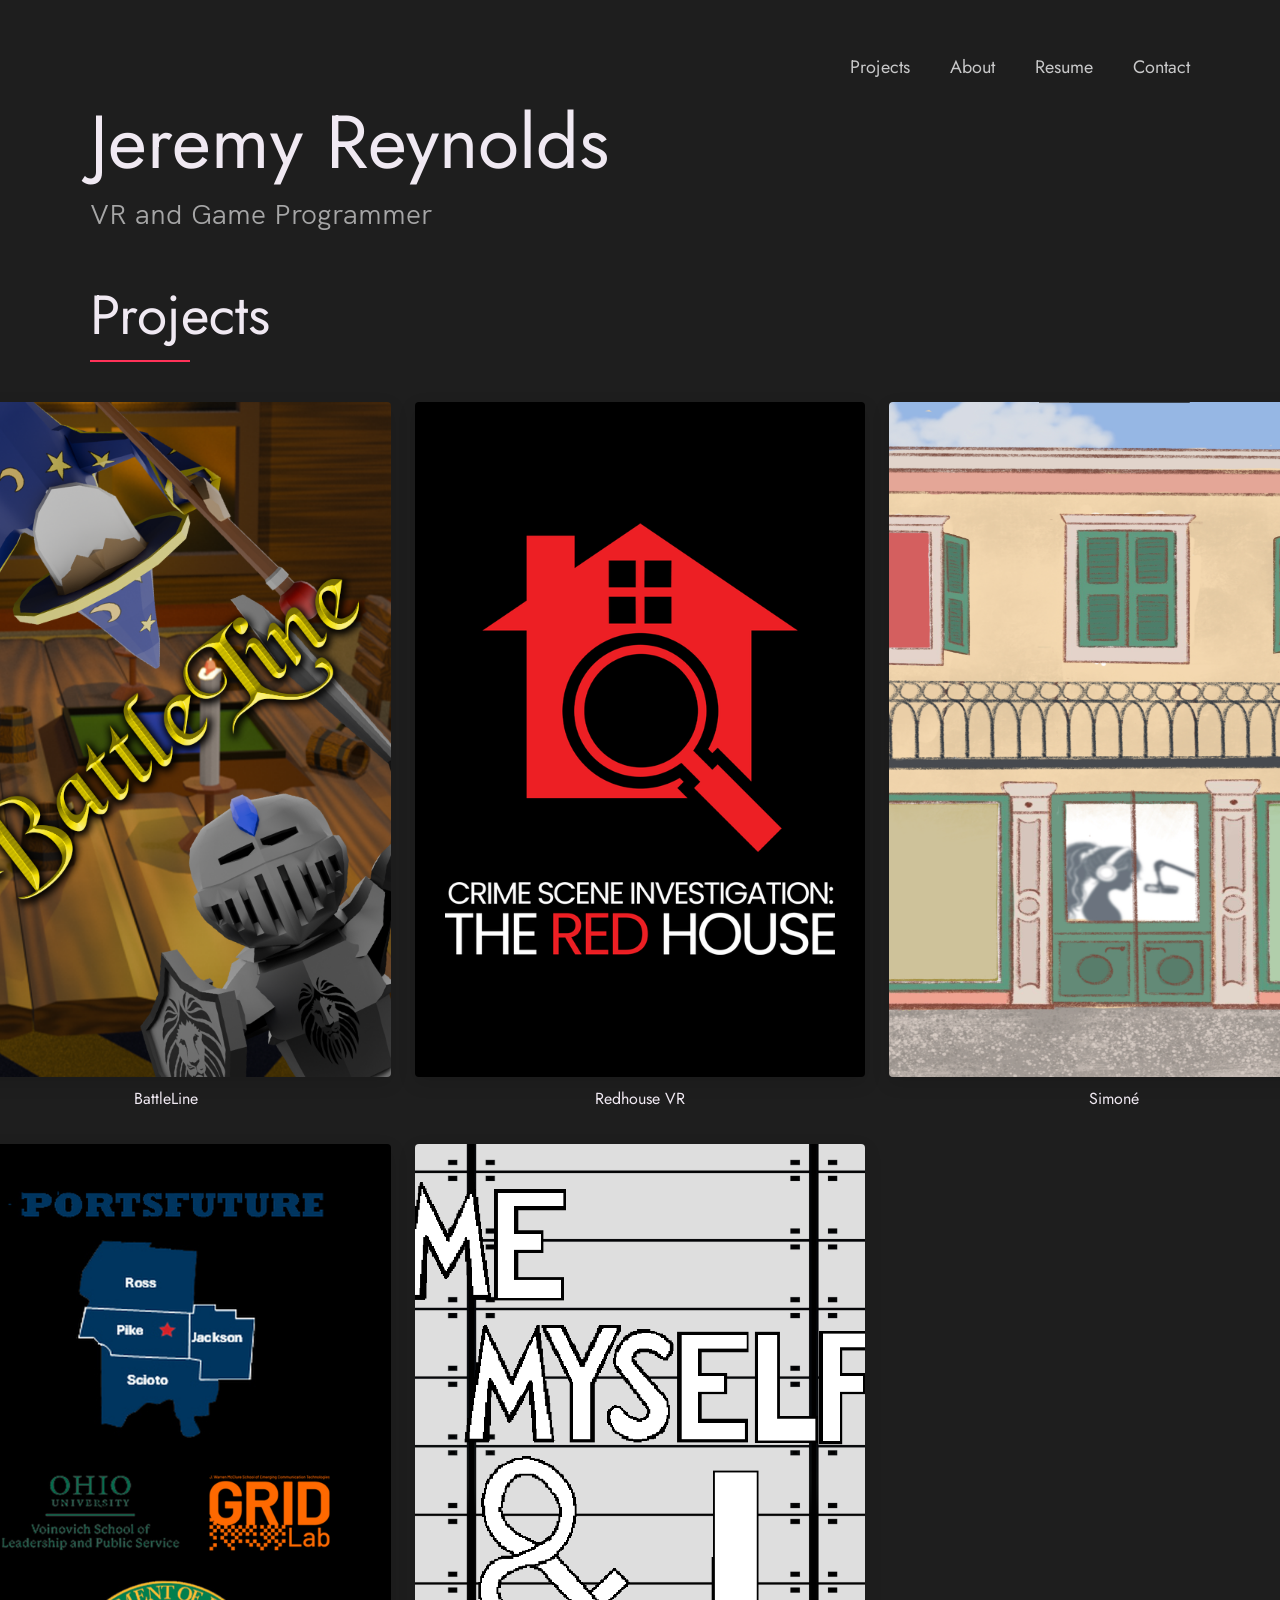
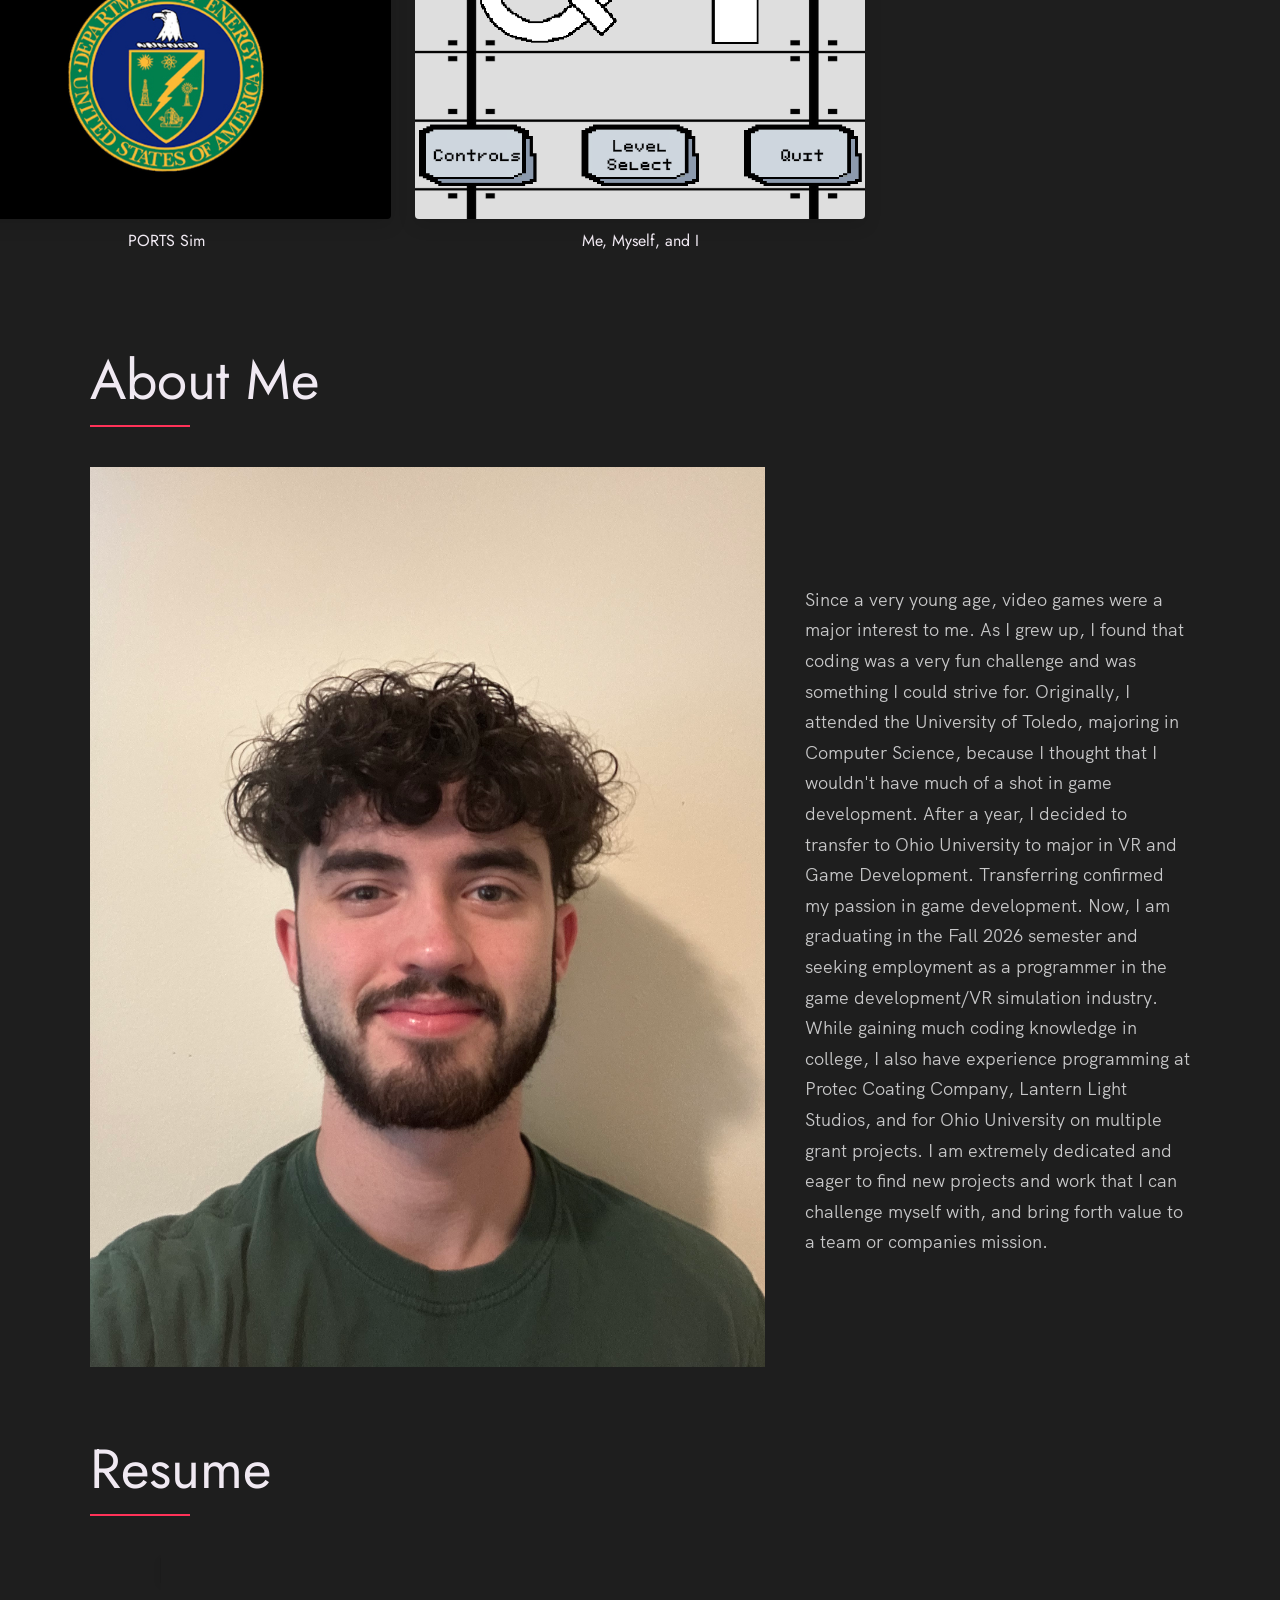
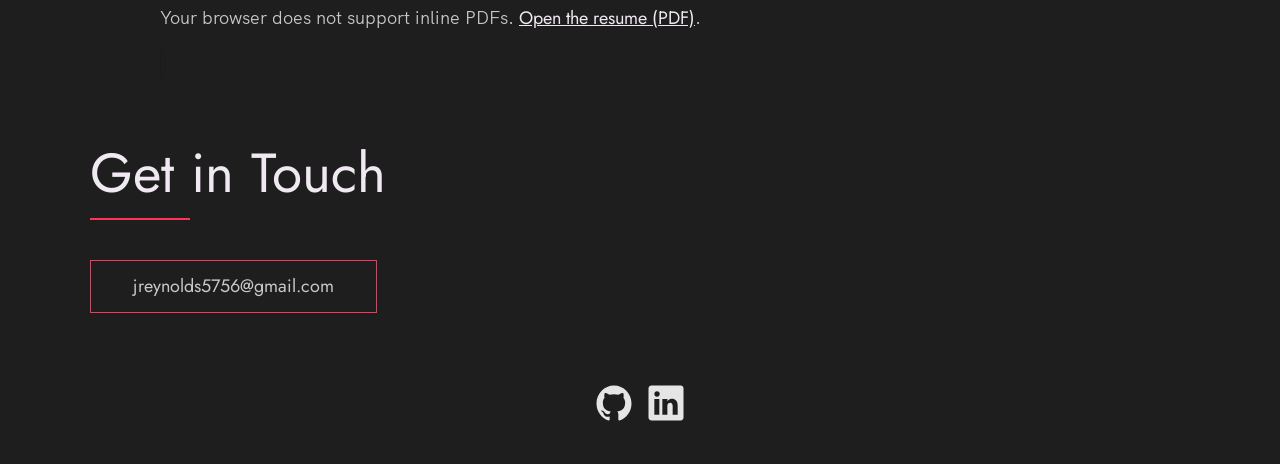
==== commit b0ce38a1: "Flipped Simone and PORTS" ====
--- a/index.html
+++ b/index.html
@@ -72,16 +72,16 @@
           </article>
 
           <article class="project-card">
-            <a href="projects/ports.html" class="project-link" title="Open PORTS Sim project page">
-              <img src="./images/ports/portsCapsule.png" alt="PORTS Sim cover" class="project-image" width="600" height="900" />
-              <h3 class="project-title">PORTS Sim</h3>
+            <a href="projects/simone.html" class="project-link" title="Open Simoné project page">
+              <img src="./images/simone/Simone.png" alt="Simoné cover" class="project-image" width="600" height="900" />
+              <h3 class="project-title">Simoné</h3>
             </a>
           </article>
 
           <article class="project-card">
-            <a href="projects/simone.html" class="project-link" title="Open Simoné project page">
-              <img src="./images/simone/Simone.png" alt="Simoné cover" class="project-image" width="600" height="900" />
-              <h3 class="project-title">Simoné</h3>
+            <a href="projects/ports.html" class="project-link" title="Open PORTS Sim project page">
+              <img src="./images/ports/portsCapsule.png" alt="PORTS Sim cover" class="project-image" width="600" height="900" />
+              <h3 class="project-title">PORTS Sim</h3>
             </a>
           </article>
 
